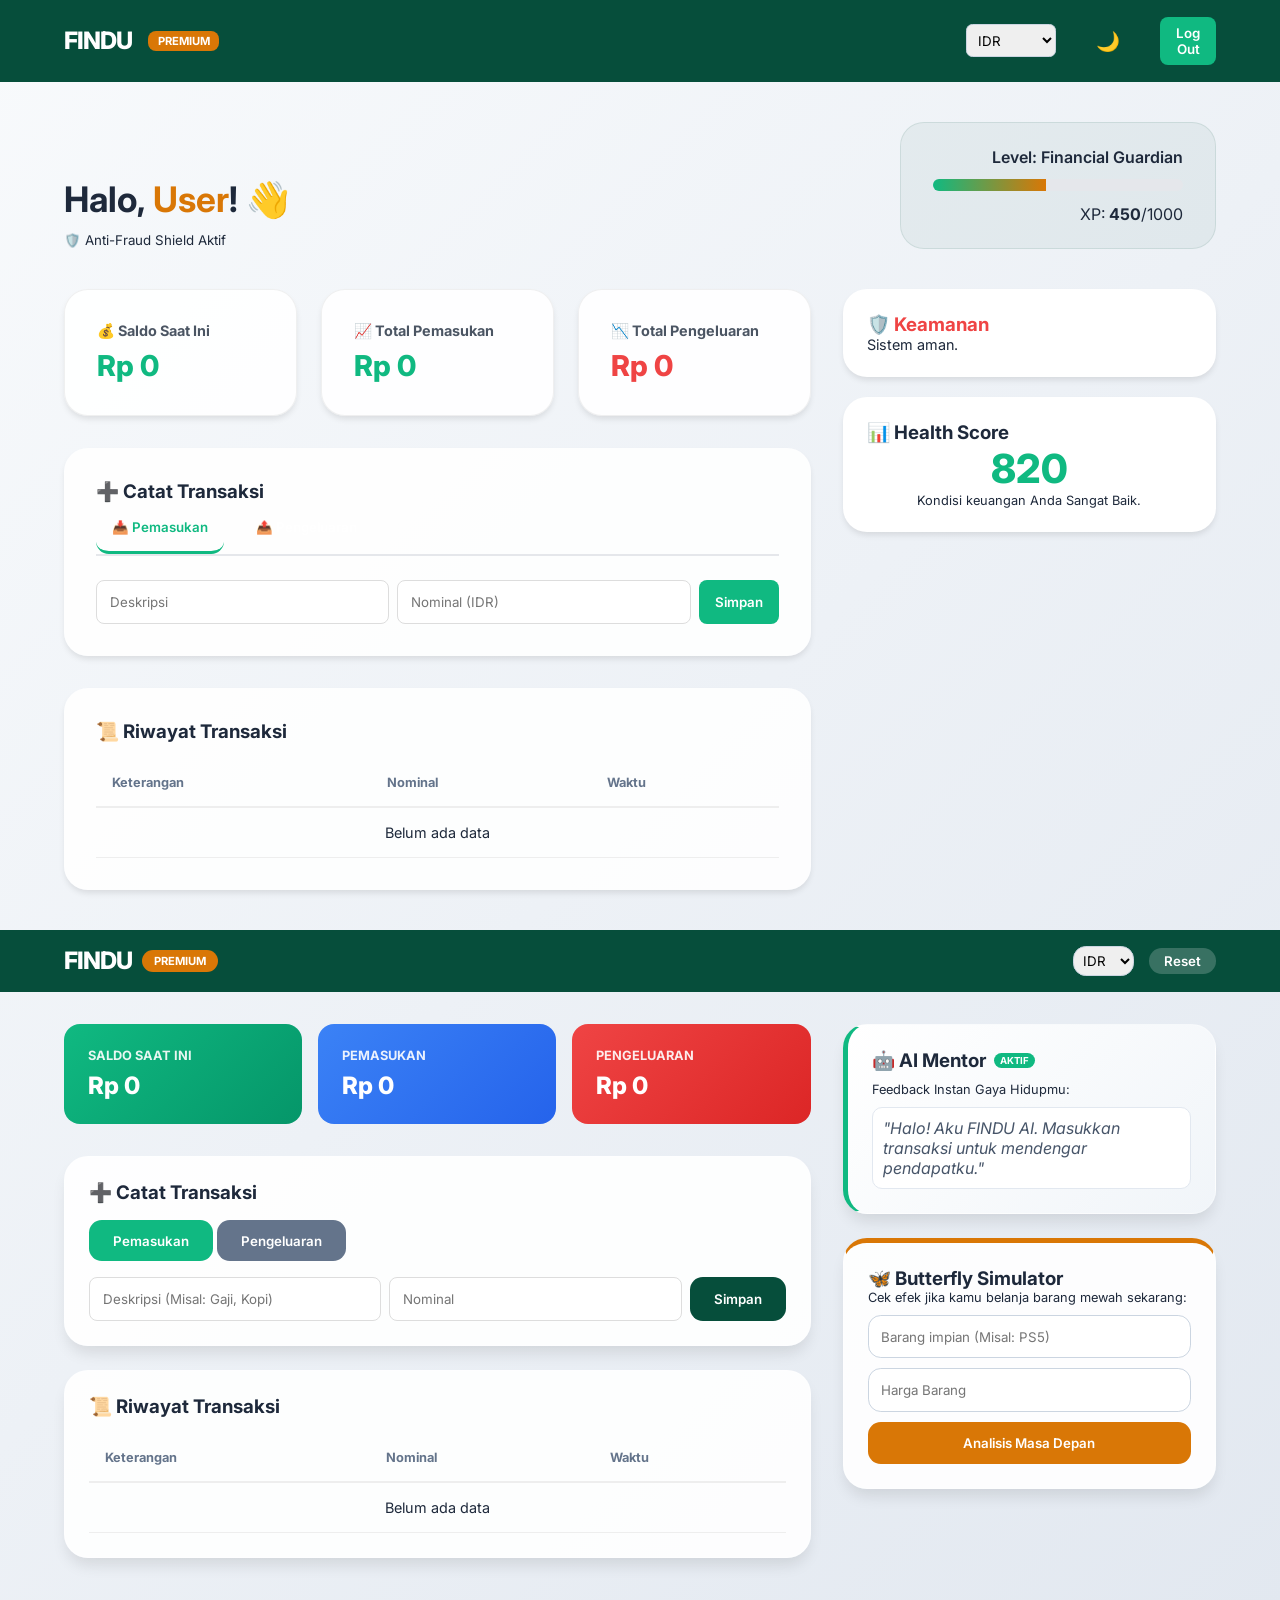
==== dashboard.html @ 13981f37 "Add HTML structure and styles for dashboard" ====
<!DOCTYPE html>
<html lang="id">
<head>
    <meta charset="UTF-8">
    <meta name="viewport" content="width=device-width, initial-scale=1.0">
    <title>FINDU - Dashboard Premium</title>
    <link href="https://fonts.googleapis.com/css2?family=Inter:wght@400;500;600;700;800&display=swap" rel="stylesheet">
    <style>
        /* Tambahan Variabel CSS agar tidak error jika style.css eksternal tidak ada */
        :root {
            --emerald: #10b981;
            --emerald-light: #34d399;
            --gold: #d97706;
            --danger: #ef4444;
            --success: #10b981;
            --gray-dark: #4b5563;
            --card-bg: #ffffff;
            --shadow-md: 0 4px 6px -1px rgba(0, 0, 0, 0.1);
            --transition: all 0.3s ease;
        }

        body { font-family: 'Inter', sans-serif; margin: 0; background-color: #f9fafb; transition: var(--transition); }
        .dark-mode { background-color: #111827; color: white; }
        .dark-mode .side-card, .dark-mode .balance-card, .dark-mode .table-section, .dark-mode .input-section { background: #1f2937; border-color: #374151; color: white; }
        
        .navbar { background: #064e3b; padding: 1rem 5%; display: flex; justify-content: space-between; align-items: center; color: white; }
        .badge { padding: 0.2rem 0.6rem; border-radius: 0.5rem; font-size: 0.7rem; font-weight: bold; }
        .badge-gold { background: #d97706; color: white; }
        .badge-success { background: #10b981; color: white; }
        .btn-main { background: #10b981; color: white; border: none; padding: 0.5rem 1rem; border-radius: 0.5rem; cursor: pointer; }
        .gold-text { color: #d97706; }

        .main-content { padding: 2.5rem 5%; max-width: 1400px; margin: auto; }
        .grid { display: grid; grid-template-columns: 2fr 1fr; gap: 2rem; }
        
        /* Header Section */
        .header-section { display: flex; justify-content: space-between; align-items: flex-end; margin-bottom: 2.5rem; gap: 2rem; }
        .header-left h1 { font-size: 2.2rem; margin: 0 0 0.5rem 0; }
        .header-right { text-align: right; background: rgba(6, 78, 59, 0.05); padding: 1.5rem 2rem; border-radius: 1.5rem; border: 1px solid rgba(6, 78, 59, 0.1); }

        /* Progress Bar */
        .level-bar { background: #E5E7EB; height: 12px; border-radius: 10px; margin: 0.8rem 0; overflow: hidden; width: 250px; }
        .level-fill { background: linear-gradient(90deg, var(--emerald), var(--gold)); height: 100%; width: 45%; }

        /* Balance Cards */
        .balance-section { display: grid; grid-template-columns: 1fr 1fr 1fr; gap: 1.5rem; margin-bottom: 2rem; }
        .balance-card { background: var(--card-bg); padding: 2rem; border-radius: 1.5rem; border: 1px solid rgba(0,0,0,0.06); box-shadow: var(--shadow-md); }
        .balance-card h4 { margin: 0; font-size: 0.9rem; color: var(--gray-dark); }
        .balance-card .amount { font-size: 1.8rem; font-weight: 800; margin-top: 0.5rem; color: var(--emerald); }
        .balance-card.expense .amount { color: var(--danger); }

        /* Input & Tabs */
        .input-section { background: var(--card-bg); padding: 2rem; border-radius: 1.5rem; box-shadow: var(--shadow-md); margin-bottom: 2rem; }
        .tx-tabs { display: flex; gap: 1rem; margin-bottom: 1.5rem; border-bottom: 2px solid #E5E7EB; }
        .tx-tab { padding: 1rem; border: none; background: none; cursor: pointer; font-weight: 600; border-bottom: 3px solid transparent; }
        .tx-tab.active { color: var(--emerald); border-bottom-color: var(--emerald); }
        .input-group { display: grid; grid-template-columns: 2fr 1fr auto; gap: 1rem; }
        .input-group input { padding: 0.8rem; border: 1px solid #ddd; border-radius: 0.5rem; }

        /* Table */
        .table-section { background: var(--card-bg); padding: 2rem; border-radius: 1.5rem; box-shadow: var(--shadow-md); overflow-x: auto; }
        table { width: 100%; border-collapse: collapse; }
        table th { text-align: left; padding: 1rem; border-bottom: 2px solid #eee; }
        table td { padding: 1rem; border-bottom: 1px solid #eee; }

        /* Responsive */
        @media (max-width: 1024px) { .grid { grid-template-columns: 1fr; } .balance-section { grid-template-columns: 1fr; } .input-group { grid-template-columns: 1fr; } }
    </style>
</head>
<body id="app-body">
    <nav class="navbar">
        <div style="display: flex; align-items: center; gap: 1rem;">
            <div class="logo" style="font-weight: 800; font-size: 1.5rem;">FINDU</div>
            <span class="badge badge-gold">PREMIUM</span>
        </div>
        <div style="display: flex; gap: 1rem; align-items: center;">
            <select id="curr" onchange="updateUI()" style="padding: 0.4rem; border-radius: 0.4rem;">
                <option value="IDR">IDR</option>
                <option value="USD">USD</option>
                <option value="SGD">SGD</option>
            </select>
            <button onclick="toggleDark()" style="background:none; border:none; cursor:pointer; font-size:1.2rem;">🌙</button>
            <button onclick="logout()" class="btn-main">Log Out</button>
        </div>
    </nav>

    <div class="main-content">
        <div class="header-section">
            <div class="header-left">
                <h1>Halo, <span class="gold-text" id="user-display">User</span>! 👋</h1>
                <small>🛡️ Anti-Fraud Shield Aktif</small>
            </div>
            <div class="header-right">
                <div style="font-weight: 600;">Level: Financial Guardian</div>
                <div class="level-bar"><div class="level-fill"></div></div>
                <div class="level-info">XP: <b id="xp-display">450</b>/1000</div>
            </div>
        </div>

        <div class="grid">
            <div class="left-col">
                <div class="balance-section">
                    <div class="balance-card">
                        <h4>💰 Saldo Saat Ini</h4>
                        <div class="amount" id="wal-text">Rp 0</div>
                    </div>
                    <div class="balance-card">
                        <h4>📈 Total Pemasukan</h4>
                        <div class="amount" id="income-text" style="color: var(--emerald)">Rp 0</div>
                    </div>
                    <div class="balance-card expense">
                        <h4>📉 Total Pengeluaran</h4>
                        <div class="amount" id="expense-text" style="color: var(--danger)">Rp 0</div>
                    </div>
                </div>

                <div class="input-section">
                    <h3>➕ Catat Transaksi</h3>
                    <div class="tx-tabs">
                        <button class="tx-tab active" id="tab-income" onclick="switchTab('income')">📥 Pemasukan</button>
                        <button class="tx-tab" id="tab-expense" onclick="switchTab('expense')">📤 Pengeluaran</button>
                    </div>
                    <div class="input-group">
                        <input type="text" id="tx-name" placeholder="Deskripsi">
                        <input type="number" id="tx-amt" placeholder="Nominal (IDR)">
                        <button onclick="processTx()" class="btn-main">Simpan</button>
                    </div>
                </div>

                <div class="table-section">
                    <h3>📜 Riwayat Transaksi</h3>
                    <table>
                        <thead>
                            <tr>
                                <th>Keterangan</th>
                                <th>Nominal</th>
                                <th>Waktu</th>
                            </tr>
                        </thead>
                        <tbody id="tx-body">
                            <tr><td colspan="3" style="text-align: center;">Belum ada data</td></tr>
                        </tbody>
                    </table>
                </div>
            </div>

            <div class="right-col">
                <div class="side-card" style="padding: 1.5rem; background: white; border-radius: 1.5rem; box-shadow: var(--shadow-md);">
                    <h3 style="color: var(--danger)">🛡️ Keamanan</h3>
                    <div id="alert-list" style="font-size: 0.9rem;">Sistem aman.</div>
                </div>
                <br>
                <div class="side-card" style="padding: 1.5rem; background: white; border-radius: 1.5rem; box-shadow: var(--shadow-md);">
                    <h3>📊 Health Score</h3>
                    <div style="font-size: 2.5rem; font-weight: 800; color: var(--emerald); text-align: center;">820</div>
                    <p style="font-size: 0.8rem; text-align: center;">Kondisi keuangan Anda Sangat Baik.</p>
                </div>
            </div>
        </div>
    </div>

    <script>
        let wallet = 0;
        let totalIncome = 0;
        let totalExpense = 0;
        let currentTxType = 'income';
        let transactions = []; // Simpan data transaksi dalam array agar bisa diconvert mata uangnya

        const rates = { IDR: 1, USD: 0.000065, SGD: 0.000088 };
        const symbols = { IDR: 'Rp', USD: '$', SGD: 'S$' };

        window.onload = () => {
            const session = localStorage.getItem('currentUser');
            if (session) {
                const userData = JSON.parse(session);
                document.getElementById('user-display').innerText = userData.fullname || "User";
            }
            updateUI();
        };

        function switchTab(type) {
            currentTxType = type;
            document.getElementById('tab-income').classList.toggle('active', type === 'income');
            document.getElementById('tab-expense').classList.toggle('active', type === 'expense');
        }

        function processTx() {
            const name = document.getElementById('tx-name').value.trim();
            const amt = parseFloat(document.getElementById('tx-amt').value) || 0;

            if (amt <= 0 || name === "") {
                alert("Mohon masukkan deskripsi dan nominal yang valid!");
                return;
            }

            const newTx = {
                id: Date.now(),
                type: currentTxType,
                name: name,
                amount: amt,
                time: new Date().toLocaleTimeString('id-ID')
            };

            transactions.unshift(newTx);

            if (currentTxType === 'income') {
                wallet += amt;
                totalIncome += amt;
            } else {
                wallet -= amt;
                totalExpense += amt;
            }

            // Reset Input
            document.getElementById('tx-name').value = "";
            document.getElementById('tx-amt').value = "";
            
            updateUI();
        }

        function updateUI() {
            const curr = document.getElementById('curr').value;
            const rate = rates[curr];
            const sym = symbols[curr];

            // Update Ringkasan
            document.getElementById('wal-text').innerText = `${sym} ${(wallet * rate).toLocaleString()}`;
            document.getElementById('income-text').innerText = `${sym} ${(totalIncome * rate).toLocaleString()}`;
            document.getElementById('expense-text').innerText = `${sym} ${(totalExpense * rate).toLocaleString()}`;

            // Update Tabel
            const txBody = document.getElementById('tx-body');
            if (transactions.length === 0) {
                txBody.innerHTML = '<tr><td colspan="3" style="text-align: center;">Belum ada data</td></tr>';
            } else {
                txBody.innerHTML = transactions.map(tx => `
                    <tr>
                        <td>
                            <span style="font-weight:bold">${tx.name}</span><br>
                            <small style="color:${tx.type === 'income' ? 'green' : 'red'}">${tx.type.toUpperCase()}</small>
                        </td>
                        <td style="color:${tx.type === 'income' ? 'green' : 'red'}; font-weight:bold">
                            ${tx.type === 'income' ? '+' : '-'} ${sym} ${(tx.amount * rate).toLocaleString()}
                        </td>
                        <td>${tx.time}</td>
                    </tr>
                `).join('');
            }
        }

        function toggleDark() {
            document.body.classList.toggle('dark-mode');
        }

        function logout() {
            localStorage.removeItem('currentUser');
            location.reload();
        }
    </script>
    <!DOCTYPE html>
<html lang="id">
<head>
    <meta charset="UTF-8">
    <meta name="viewport" content="width=device-width, initial-scale=1.0">
    <title>FINDU - Ultimate Premium Dashboard</title>
    <link href="https://fonts.googleapis.com/css2?family=Inter:wght@400;600;700;800&display=swap" rel="stylesheet">
    <style>
        :root {
            --emerald: #10b981;
            --emerald-dark: #064e3b;
            --gold: #d97706;
            --danger: #ef4444;
            --dark-bg: #0f172a;
            --card-bg: rgba(255, 255, 255, 0.9);
            --text-main: #1e293b;
            --shadow: 0 10px 15px -3px rgba(0, 0, 0, 0.1);
        }

        * { margin: 0; padding: 0; box-sizing: border-box; font-family: 'Inter', sans-serif; }

        body { 
            background: linear-gradient(135deg, #f8fafc 0%, #e2e8f0 100%); 
            color: var(--text-main); 
            min-height: 100vh;
        }

        /* Navbar */
        nav {
            background: var(--emerald-dark);
            padding: 1rem 5%;
            display: flex;
            justify-content: space-between;
            align-items: center;
            color: white;
            position: sticky;
            top: 0;
            z-index: 100;
        }

        .logo { font-size: 1.5rem; font-weight: 800; letter-spacing: -1px; }
        .badge-premium { background: var(--gold); padding: 4px 12px; border-radius: 20px; font-size: 0.7rem; font-weight: bold; }

        /* Main Layout */
        .container { padding: 2rem 5%; max-width: 1400px; margin: auto; display: grid; grid-template-columns: 2fr 1fr; gap: 2rem; }

        .card { 
            background: var(--card-bg); 
            border-radius: 1.5rem; 
            padding: 1.5rem; 
            box-shadow: var(--shadow); 
            border: 1px solid rgba(255,255,255,0.3);
            margin-bottom: 1.5rem;
        }

        /* Stats */
        .stats-grid { display: grid; grid-template-columns: repeat(3, 1fr); gap: 1rem; margin-bottom: 2rem; }
        .stat-card { padding: 1.5rem; border-radius: 1rem; color: white; }
        .bg-wallet { background: linear-gradient(135deg, #10b981, #059669); }
        .bg-income { background: linear-gradient(135deg, #3b82f6, #2563eb); }
        .bg-expense { background: linear-gradient(135deg, #ef4444, #dc2626); }
        .stat-card h4 { font-size: 0.8rem; opacity: 0.9; text-transform: uppercase; }
        .stat-card .amount { font-size: 1.5rem; font-weight: 800; margin-top: 0.5rem; }

        /* AI Ego Section */
        #ai-ego-card { background: linear-gradient(135deg, #ffffff, #f1f5f9); border-left: 5px solid var(--emerald); }
        .ai-bubble { font-style: italic; color: #475569; padding: 10px; border-radius: 10px; background: white; border: 1px solid #e2e8f0; }

        /* Forms */
        .input-group { display: flex; gap: 0.5rem; margin-top: 1rem; }
        input, select { padding: 0.8rem; border: 1px solid #cbd5e1; border-radius: 0.8rem; outline: none; width: 100%; }
        button { 
            padding: 0.8rem 1.5rem; 
            border-radius: 0.8rem; 
            border: none; 
            background: var(--emerald-dark); 
            color: white; 
            font-weight: 600; 
            cursor: pointer; 
            transition: 0.3s;
        }
        button:hover { opacity: 0.9; transform: translateY(-2px); }

        /* Tables */
        table { width: 100%; border-collapse: collapse; margin-top: 1rem; }
        th { text-align: left; padding: 1rem; font-size: 0.8rem; color: #64748b; border-bottom: 2px solid #f1f5f9; }
        td { padding: 1rem; border-bottom: 1px solid #f1f5f9; font-size: 0.9rem; }

        @media (max-width: 900px) {
            .container { grid-template-columns: 1fr; }
            .stats-grid { grid-template-columns: 1fr; }
        }
    </style>
</head>
<body>

<nav>
    <div style="display:flex; align-items:center; gap:10px;">
        <span class="logo">FINDU</span>
        <span class="badge-premium">PREMIUM</span>
    </div>
    <div style="display:flex; gap:15px; align-items:center;">
        <select id="curr" onchange="updateUI()" style="width:auto; padding:5px;">
            <option value="IDR">IDR</option>
            <option value="USD">USD</option>
        </select>
        <button onclick="location.reload()" style="background:rgba(255,255,255,0.2); padding:5px 15px;">Reset</button>
    </div>
</nav>

<div class="container">
    <div class="left-col">
        <div class="stats-grid">
            <div class="stat-card bg-wallet">
                <h4>Saldo Saat Ini</h4>
                <div class="amount" id="wal-text">Rp 0</div>
            </div>
            <div class="stat-card bg-income">
                <h4>Pemasukan</h4>
                <div class="amount" id="income-text">Rp 0</div>
            </div>
            <div class="stat-card bg-expense">
                <h4>Pengeluaran</h4>
                <div class="amount" id="expense-text">Rp 0</div>
            </div>
        </div>

        <div class="card">
            <h3>➕ Catat Transaksi</h3>
            <div style="margin: 1rem 0;">
                <button id="btn-in" onclick="setMode('income')" style="background:var(--emerald)">Pemasukan</button>
                <button id="btn-out" onclick="setMode('expense')" style="background:#64748b">Pengeluaran</button>
            </div>
            <div class="input-group">
                <input type="text" id="tx-name" placeholder="Deskripsi (Misal: Gaji, Kopi)">
                <input type="number" id="tx-amt" placeholder="Nominal">
                <button onclick="processTx()">Simpan</button>
            </div>
        </div>

        <div class="card">
            <h3>📜 Riwayat Transaksi</h3>
            <table id="tx-table">
                <thead>
                    <tr>
                        <th>Keterangan</th>
                        <th>Nominal</th>
                        <th>Waktu</th>
                    </tr>
                </thead>
                <tbody id="tx-body">
                    <tr><td colspan="3" style="text-align:center">Belum ada data</td></tr>
                </tbody>
            </table>
        </div>
    </div>

    <div class="right-col">
        <div class="card" id="ai-ego-card">
            <h3 style="display:flex; align-items:center; gap:8px;">🤖 AI Mentor <small style="font-size:0.6rem; background:#10b981; color:white; padding:2px 6px; border-radius:10px;">AKTIF</small></h3>
            <p style="font-size:0.8rem; margin:10px 0;">Feedback Instan Gaya Hidupmu:</p>
            <div class="ai-bubble" id="ai-response">
                "Halo! Aku FINDU AI. Masukkan transaksi untuk mendengar pendapatku."
            </div>
        </div>

        <div class="card" style="border-top: 5px solid var(--gold);">
            <h3>🦋 Butterfly Simulator</h3>
            <p style="font-size:0.8rem; margin-bottom:10px;">Cek efek jika kamu belanja barang mewah sekarang:</p>
            <input type="text" id="sim-name" placeholder="Barang impian (Misal: PS5)" style="margin-bottom:10px;">
            <input type="number" id="sim-amt" placeholder="Harga Barang" style="margin-bottom:10px;">
            <button onclick="runSimulation()" style="width:100%; background:var(--gold)">Analisis Masa Depan</button>
            
            <div id="sim-result" style="margin-top:15px; display:none; font-size:0.85rem; border-top:1px solid #ddd; padding-top:10px;">
            </div>
        </div>
    </div>
</div>

<script>
    let wallet = 0;
    let totalIncome = 0;
    let totalExpense = 0;
    let mode = 'income';
    let transactions = [];

    const rates = { IDR: 1, USD: 0.000064 };
    const symbols = { IDR: 'Rp', USD: '$' };

    function setMode(m) {
        mode = m;
        document.getElementById('btn-in').style.background = m === 'income' ? 'var(--emerald)' : '#64748b';
        document.getElementById('btn-out').style.background = m === 'expense' ? 'var(--danger)' : '#64748b';
    }

    function processTx() {
        const name = document.getElementById('tx-name').value.trim();
        const amt = parseFloat(document.getElementById('tx-amt').value) || 0;

        if (!name || amt <= 0) return alert("Data tidak valid!");

        const tx = { name, amt, mode, time: new Date().toLocaleTimeString('id-ID') };
        transactions.unshift(tx);

        if (mode === 'income') {
            wallet += amt;
            totalIncome += amt;
        } else {
            wallet -= amt;
            totalExpense += amt;
        }

        updateUI();
        getAiFeedback(mode, name, amt);
        
        document.getElementById('tx-name').value = "";
        document.getElementById('tx-amt').value = "";
    }

    function updateUI() {
        const c = document.getElementById('curr').value;
        const r = rates[c];
        const s = symbols[c];

        document.getElementById('wal-text').innerText = `${s} ${(wallet * r).toLocaleString()}`;
        document.getElementById('income-text').innerText = `${s} ${(totalIncome * r).toLocaleString()}`;
        document.getElementById('expense-text').innerText = `${s} ${(totalExpense * r).toLocaleString()}`;

        const body = document.getElementById('tx-body');
        body.innerHTML = transactions.map(t => `
            <tr>
                <td><b>${t.name}</b><br><small style="color:${t.mode === 'income' ? 'green' : 'red'}">${t.mode.toUpperCase()}</small></td>
                <td style="color:${t.mode === 'income' ? 'green' : 'red'}">${t.mode === 'income' ? '+' : '-'} ${s} ${(t.amt * r).toLocaleString()}</td>
                <td><small>${t.time}</small></td>
            </tr>
        `).join('') || '<tr><td colspan="3" style="text-align:center">Belum ada data</td></tr>';
    }

    // FITUR #1: AI FEEDBACK LOGIC
    function getAiFeedback(type, name, amt) {
        const res = document.getElementById('ai-response');
        let msg = "";
        const coffeeWords = ['kopi', 'coffee', 'starbucks', 'kenangan', 'boba'];

        if (type === 'income') {
            msg = amt > 1000000 ? "Gila! Rezeki nomplok. Tabung 50% ya, jangan langsung checkout keranjang!" : "Mantap, ada pemasukan masuk. Sedikit demi sedikit jadi bukit.";
        } else {
            if (coffeeWords.some(w => name.toLowerCase().includes(w))) {
                msg = "Ngopi terus! Coba uang kopinya dikumpulin sebulan, mungkin bisa beli saham kedai kopinya.";
            } else if (amt > 500000) {
                msg = "Waduh, pengeluaran cukup besar terdeteksi. Yakin ini kebutuhan primer?";
            } else {
                msg = "Oke, pengeluaran tercatat. Masih aman dalam batas wajar.";
            }
        }
        res.innerHTML = `<b>AI:</b> "${msg}"`;
    }

    // FITUR #4: BUTTERFLY SIMULATOR LOGIC
    function runSimulation() {
        const name = document.getElementById('sim-name').value;
        const price = parseFloat(document.getElementById('sim-amt').value) || 0;
        const res = document.getElementById('sim-result');

        if (!name || price <= 0) return alert("Masukkan data simulasi!");

        const futureVal = price * Math.pow(1 + 0.06, 5); // Simulasi jika uang diinvestasikan 5 tahun (bunga 6%)
        
        res.style.display = "block";
        res.innerHTML = `
            <div style="background:#fefce8; padding:10px; border-radius:10px; border:1px solid #fef3c7;">
                <p>📉 <b>Efek Langsung:</b> Saldo kamu akan langsung berkurang menjadi <b>Rp ${(wallet - price).toLocaleString()}</b>.</p>
                <p style="margin-top:8px;">⏳ <b>Efek Masa Depan:</b> Jika uang Rp ${price.toLocaleString()} ini kamu investasikan, dalam 5 tahun bisa menjadi <b>Rp ${Math.round(futureVal).toLocaleString()}</b>.</p>
                <p style="margin-top:8px; color:var(--danger)"><b>Keputusan:</b> Apakah ${name} setara dengan kehilangan Rp ${Math.round(futureVal).toLocaleString()} di masa depan?</p>
            </div>
        `;
    }
</script>

</body>
</html>
</body>
</html>
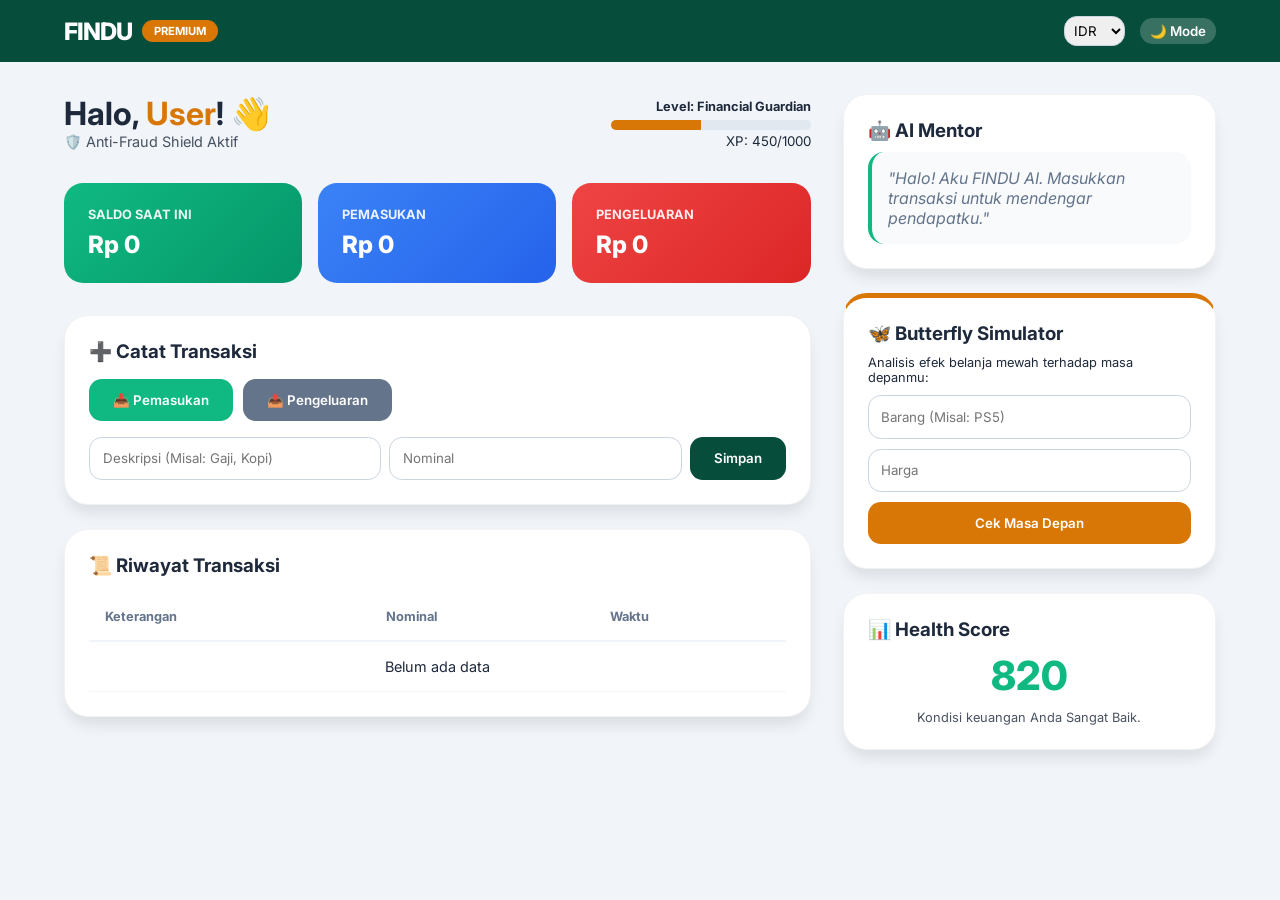
==== commit 4e2dee42: "Enhance dashboard title and style adjustments Updated the title and various CSS styles for better ae" ====
--- a/dashboard.html
+++ b/dashboard.html
@@ -3,267 +3,8 @@
 <head>
     <meta charset="UTF-8">
     <meta name="viewport" content="width=device-width, initial-scale=1.0">
-    <title>FINDU - Dashboard Premium</title>
+    <title>FINDU - Ultimate Premium Dashboard</title>
     <link href="https://fonts.googleapis.com/css2?family=Inter:wght@400;500;600;700;800&display=swap" rel="stylesheet">
-    <style>
-        /* Tambahan Variabel CSS agar tidak error jika style.css eksternal tidak ada */
-        :root {
-            --emerald: #10b981;
-            --emerald-light: #34d399;
-            --gold: #d97706;
-            --danger: #ef4444;
-            --success: #10b981;
-            --gray-dark: #4b5563;
-            --card-bg: #ffffff;
-            --shadow-md: 0 4px 6px -1px rgba(0, 0, 0, 0.1);
-            --transition: all 0.3s ease;
-        }
-
-        body { font-family: 'Inter', sans-serif; margin: 0; background-color: #f9fafb; transition: var(--transition); }
-        .dark-mode { background-color: #111827; color: white; }
-        .dark-mode .side-card, .dark-mode .balance-card, .dark-mode .table-section, .dark-mode .input-section { background: #1f2937; border-color: #374151; color: white; }
-        
-        .navbar { background: #064e3b; padding: 1rem 5%; display: flex; justify-content: space-between; align-items: center; color: white; }
-        .badge { padding: 0.2rem 0.6rem; border-radius: 0.5rem; font-size: 0.7rem; font-weight: bold; }
-        .badge-gold { background: #d97706; color: white; }
-        .badge-success { background: #10b981; color: white; }
-        .btn-main { background: #10b981; color: white; border: none; padding: 0.5rem 1rem; border-radius: 0.5rem; cursor: pointer; }
-        .gold-text { color: #d97706; }
-
-        .main-content { padding: 2.5rem 5%; max-width: 1400px; margin: auto; }
-        .grid { display: grid; grid-template-columns: 2fr 1fr; gap: 2rem; }
-        
-        /* Header Section */
-        .header-section { display: flex; justify-content: space-between; align-items: flex-end; margin-bottom: 2.5rem; gap: 2rem; }
-        .header-left h1 { font-size: 2.2rem; margin: 0 0 0.5rem 0; }
-        .header-right { text-align: right; background: rgba(6, 78, 59, 0.05); padding: 1.5rem 2rem; border-radius: 1.5rem; border: 1px solid rgba(6, 78, 59, 0.1); }
-
-        /* Progress Bar */
-        .level-bar { background: #E5E7EB; height: 12px; border-radius: 10px; margin: 0.8rem 0; overflow: hidden; width: 250px; }
-        .level-fill { background: linear-gradient(90deg, var(--emerald), var(--gold)); height: 100%; width: 45%; }
-
-        /* Balance Cards */
-        .balance-section { display: grid; grid-template-columns: 1fr 1fr 1fr; gap: 1.5rem; margin-bottom: 2rem; }
-        .balance-card { background: var(--card-bg); padding: 2rem; border-radius: 1.5rem; border: 1px solid rgba(0,0,0,0.06); box-shadow: var(--shadow-md); }
-        .balance-card h4 { margin: 0; font-size: 0.9rem; color: var(--gray-dark); }
-        .balance-card .amount { font-size: 1.8rem; font-weight: 800; margin-top: 0.5rem; color: var(--emerald); }
-        .balance-card.expense .amount { color: var(--danger); }
-
-        /* Input & Tabs */
-        .input-section { background: var(--card-bg); padding: 2rem; border-radius: 1.5rem; box-shadow: var(--shadow-md); margin-bottom: 2rem; }
-        .tx-tabs { display: flex; gap: 1rem; margin-bottom: 1.5rem; border-bottom: 2px solid #E5E7EB; }
-        .tx-tab { padding: 1rem; border: none; background: none; cursor: pointer; font-weight: 600; border-bottom: 3px solid transparent; }
-        .tx-tab.active { color: var(--emerald); border-bottom-color: var(--emerald); }
-        .input-group { display: grid; grid-template-columns: 2fr 1fr auto; gap: 1rem; }
-        .input-group input { padding: 0.8rem; border: 1px solid #ddd; border-radius: 0.5rem; }
-
-        /* Table */
-        .table-section { background: var(--card-bg); padding: 2rem; border-radius: 1.5rem; box-shadow: var(--shadow-md); overflow-x: auto; }
-        table { width: 100%; border-collapse: collapse; }
-        table th { text-align: left; padding: 1rem; border-bottom: 2px solid #eee; }
-        table td { padding: 1rem; border-bottom: 1px solid #eee; }
-
-        /* Responsive */
-        @media (max-width: 1024px) { .grid { grid-template-columns: 1fr; } .balance-section { grid-template-columns: 1fr; } .input-group { grid-template-columns: 1fr; } }
-    </style>
-</head>
-<body id="app-body">
-    <nav class="navbar">
-        <div style="display: flex; align-items: center; gap: 1rem;">
-            <div class="logo" style="font-weight: 800; font-size: 1.5rem;">FINDU</div>
-            <span class="badge badge-gold">PREMIUM</span>
-        </div>
-        <div style="display: flex; gap: 1rem; align-items: center;">
-            <select id="curr" onchange="updateUI()" style="padding: 0.4rem; border-radius: 0.4rem;">
-                <option value="IDR">IDR</option>
-                <option value="USD">USD</option>
-                <option value="SGD">SGD</option>
-            </select>
-            <button onclick="toggleDark()" style="background:none; border:none; cursor:pointer; font-size:1.2rem;">🌙</button>
-            <button onclick="logout()" class="btn-main">Log Out</button>
-        </div>
-    </nav>
-
-    <div class="main-content">
-        <div class="header-section">
-            <div class="header-left">
-                <h1>Halo, <span class="gold-text" id="user-display">User</span>! 👋</h1>
-                <small>🛡️ Anti-Fraud Shield Aktif</small>
-            </div>
-            <div class="header-right">
-                <div style="font-weight: 600;">Level: Financial Guardian</div>
-                <div class="level-bar"><div class="level-fill"></div></div>
-                <div class="level-info">XP: <b id="xp-display">450</b>/1000</div>
-            </div>
-        </div>
-
-        <div class="grid">
-            <div class="left-col">
-                <div class="balance-section">
-                    <div class="balance-card">
-                        <h4>💰 Saldo Saat Ini</h4>
-                        <div class="amount" id="wal-text">Rp 0</div>
-                    </div>
-                    <div class="balance-card">
-                        <h4>📈 Total Pemasukan</h4>
-                        <div class="amount" id="income-text" style="color: var(--emerald)">Rp 0</div>
-                    </div>
-                    <div class="balance-card expense">
-                        <h4>📉 Total Pengeluaran</h4>
-                        <div class="amount" id="expense-text" style="color: var(--danger)">Rp 0</div>
-                    </div>
-                </div>
-
-                <div class="input-section">
-                    <h3>➕ Catat Transaksi</h3>
-                    <div class="tx-tabs">
-                        <button class="tx-tab active" id="tab-income" onclick="switchTab('income')">📥 Pemasukan</button>
-                        <button class="tx-tab" id="tab-expense" onclick="switchTab('expense')">📤 Pengeluaran</button>
-                    </div>
-                    <div class="input-group">
-                        <input type="text" id="tx-name" placeholder="Deskripsi">
-                        <input type="number" id="tx-amt" placeholder="Nominal (IDR)">
-                        <button onclick="processTx()" class="btn-main">Simpan</button>
-                    </div>
-                </div>
-
-                <div class="table-section">
-                    <h3>📜 Riwayat Transaksi</h3>
-                    <table>
-                        <thead>
-                            <tr>
-                                <th>Keterangan</th>
-                                <th>Nominal</th>
-                                <th>Waktu</th>
-                            </tr>
-                        </thead>
-                        <tbody id="tx-body">
-                            <tr><td colspan="3" style="text-align: center;">Belum ada data</td></tr>
-                        </tbody>
-                    </table>
-                </div>
-            </div>
-
-            <div class="right-col">
-                <div class="side-card" style="padding: 1.5rem; background: white; border-radius: 1.5rem; box-shadow: var(--shadow-md);">
-                    <h3 style="color: var(--danger)">🛡️ Keamanan</h3>
-                    <div id="alert-list" style="font-size: 0.9rem;">Sistem aman.</div>
-                </div>
-                <br>
-                <div class="side-card" style="padding: 1.5rem; background: white; border-radius: 1.5rem; box-shadow: var(--shadow-md);">
-                    <h3>📊 Health Score</h3>
-                    <div style="font-size: 2.5rem; font-weight: 800; color: var(--emerald); text-align: center;">820</div>
-                    <p style="font-size: 0.8rem; text-align: center;">Kondisi keuangan Anda Sangat Baik.</p>
-                </div>
-            </div>
-        </div>
-    </div>
-
-    <script>
-        let wallet = 0;
-        let totalIncome = 0;
-        let totalExpense = 0;
-        let currentTxType = 'income';
-        let transactions = []; // Simpan data transaksi dalam array agar bisa diconvert mata uangnya
-
-        const rates = { IDR: 1, USD: 0.000065, SGD: 0.000088 };
-        const symbols = { IDR: 'Rp', USD: '$', SGD: 'S$' };
-
-        window.onload = () => {
-            const session = localStorage.getItem('currentUser');
-            if (session) {
-                const userData = JSON.parse(session);
-                document.getElementById('user-display').innerText = userData.fullname || "User";
-            }
-            updateUI();
-        };
-
-        function switchTab(type) {
-            currentTxType = type;
-            document.getElementById('tab-income').classList.toggle('active', type === 'income');
-            document.getElementById('tab-expense').classList.toggle('active', type === 'expense');
-        }
-
-        function processTx() {
-            const name = document.getElementById('tx-name').value.trim();
-            const amt = parseFloat(document.getElementById('tx-amt').value) || 0;
-
-            if (amt <= 0 || name === "") {
-                alert("Mohon masukkan deskripsi dan nominal yang valid!");
-                return;
-            }
-
-            const newTx = {
-                id: Date.now(),
-                type: currentTxType,
-                name: name,
-                amount: amt,
-                time: new Date().toLocaleTimeString('id-ID')
-            };
-
-            transactions.unshift(newTx);
-
-            if (currentTxType === 'income') {
-                wallet += amt;
-                totalIncome += amt;
-            } else {
-                wallet -= amt;
-                totalExpense += amt;
-            }
-
-            // Reset Input
-            document.getElementById('tx-name').value = "";
-            document.getElementById('tx-amt').value = "";
-            
-            updateUI();
-        }
-
-        function updateUI() {
-            const curr = document.getElementById('curr').value;
-            const rate = rates[curr];
-            const sym = symbols[curr];
-
-            // Update Ringkasan
-            document.getElementById('wal-text').innerText = `${sym} ${(wallet * rate).toLocaleString()}`;
-            document.getElementById('income-text').innerText = `${sym} ${(totalIncome * rate).toLocaleString()}`;
-            document.getElementById('expense-text').innerText = `${sym} ${(totalExpense * rate).toLocaleString()}`;
-
-            // Update Tabel
-            const txBody = document.getElementById('tx-body');
-            if (transactions.length === 0) {
-                txBody.innerHTML = '<tr><td colspan="3" style="text-align: center;">Belum ada data</td></tr>';
-            } else {
-                txBody.innerHTML = transactions.map(tx => `
-                    <tr>
-                        <td>
-                            <span style="font-weight:bold">${tx.name}</span><br>
-                            <small style="color:${tx.type === 'income' ? 'green' : 'red'}">${tx.type.toUpperCase()}</small>
-                        </td>
-                        <td style="color:${tx.type === 'income' ? 'green' : 'red'}; font-weight:bold">
-                            ${tx.type === 'income' ? '+' : '-'} ${sym} ${(tx.amount * rate).toLocaleString()}
-                        </td>
-                        <td>${tx.time}</td>
-                    </tr>
-                `).join('');
-            }
-        }
-
-        function toggleDark() {
-            document.body.classList.toggle('dark-mode');
-        }
-
-        function logout() {
-            localStorage.removeItem('currentUser');
-            location.reload();
-        }
-    </script>
-    <!DOCTYPE html>
-<html lang="id">
-<head>
-    <meta charset="UTF-8">
-    <meta name="viewport" content="width=device-width, initial-scale=1.0">
-    <title>FINDU - Ultimate Premium Dashboard</title>
-    <link href="https://fonts.googleapis.com/css2?family=Inter:wght@400;600;700;800&display=swap" rel="stylesheet">
     <style>
         :root {
             --emerald: #10b981;
@@ -271,7 +12,7 @@
             --gold: #d97706;
             --danger: #ef4444;
             --dark-bg: #0f172a;
-            --card-bg: rgba(255, 255, 255, 0.9);
+            --card-bg: #ffffff;
             --text-main: #1e293b;
             --shadow: 0 10px 15px -3px rgba(0, 0, 0, 0.1);
         }
@@ -279,9 +20,15 @@
         * { margin: 0; padding: 0; box-sizing: border-box; font-family: 'Inter', sans-serif; }
 
         body { 
-            background: linear-gradient(135deg, #f8fafc 0%, #e2e8f0 100%); 
+            background: #f1f5f9; 
             color: var(--text-main); 
             min-height: 100vh;
+            transition: 0.3s;
+        }
+
+        body.dark-mode {
+            background: var(--dark-bg);
+            color: #f1f5f9;
         }
 
         /* Navbar */
@@ -308,35 +55,42 @@
             border-radius: 1.5rem; 
             padding: 1.5rem; 
             box-shadow: var(--shadow); 
-            border: 1px solid rgba(255,255,255,0.3);
+            border: 1px solid rgba(0,0,0,0.05);
             margin-bottom: 1.5rem;
         }
 
-        /* Stats */
+        .dark-mode .card {
+            background: #1e293b;
+            border-color: #334155;
+            color: white;
+        }
+
+        /* Header Section */
+        .header-section { display: flex; justify-content: space-between; align-items: center; margin-bottom: 2rem; }
+        .level-bar { background: #e2e8f0; height: 10px; border-radius: 10px; width: 200px; margin-top: 5px; overflow: hidden; }
+        .level-fill { background: var(--gold); height: 100%; width: 45%; transition: 0.5s; }
+
+        /* Stats Grid */
         .stats-grid { display: grid; grid-template-columns: repeat(3, 1fr); gap: 1rem; margin-bottom: 2rem; }
-        .stat-card { padding: 1.5rem; border-radius: 1rem; color: white; }
+        .stat-card { padding: 1.5rem; border-radius: 1.2rem; color: white; }
         .bg-wallet { background: linear-gradient(135deg, #10b981, #059669); }
         .bg-income { background: linear-gradient(135deg, #3b82f6, #2563eb); }
         .bg-expense { background: linear-gradient(135deg, #ef4444, #dc2626); }
         .stat-card h4 { font-size: 0.8rem; opacity: 0.9; text-transform: uppercase; }
         .stat-card .amount { font-size: 1.5rem; font-weight: 800; margin-top: 0.5rem; }
 
-        /* AI Ego Section */
-        #ai-ego-card { background: linear-gradient(135deg, #ffffff, #f1f5f9); border-left: 5px solid var(--emerald); }
-        .ai-bubble { font-style: italic; color: #475569; padding: 10px; border-radius: 10px; background: white; border: 1px solid #e2e8f0; }
+        /* AI & Utility */
+        .ai-bubble { font-style: italic; color: #64748b; padding: 1rem; border-radius: 1rem; background: #f8fafc; border-left: 4px solid var(--emerald); margin-top: 10px; }
+        .dark-mode .ai-bubble { background: #0f172a; color: #cbd5e1; }
 
         /* Forms */
         .input-group { display: flex; gap: 0.5rem; margin-top: 1rem; }
         input, select { padding: 0.8rem; border: 1px solid #cbd5e1; border-radius: 0.8rem; outline: none; width: 100%; }
+        .dark-mode input { background: #0f172a; color: white; border-color: #334155; }
+        
         button { 
-            padding: 0.8rem 1.5rem; 
-            border-radius: 0.8rem; 
-            border: none; 
-            background: var(--emerald-dark); 
-            color: white; 
-            font-weight: 600; 
-            cursor: pointer; 
-            transition: 0.3s;
+            padding: 0.8rem 1.5rem; border-radius: 0.8rem; border: none; 
+            background: var(--emerald-dark); color: white; font-weight: 600; cursor: pointer; transition: 0.3s;
         }
         button:hover { opacity: 0.9; transform: translateY(-2px); }
 
@@ -363,12 +117,24 @@
             <option value="IDR">IDR</option>
             <option value="USD">USD</option>
         </select>
-        <button onclick="location.reload()" style="background:rgba(255,255,255,0.2); padding:5px 15px;">Reset</button>
+        <button onclick="toggleDark()" style="background:rgba(255,255,255,0.2); padding:5px 10px;">🌙 Mode</button>
     </div>
 </nav>
 
 <div class="container">
     <div class="left-col">
+        <div class="header-section">
+            <div>
+                <h1>Halo, <span id="user-display" style="color:var(--gold)">User</span>! 👋</h1>
+                <p style="font-size: 0.9rem; opacity: 0.8;">🛡️ Anti-Fraud Shield Aktif</p>
+            </div>
+            <div style="text-align: right;">
+                <span style="font-weight: 700; font-size: 0.8rem;">Level: Financial Guardian</span>
+                <div class="level-bar"><div class="level-fill" id="xp-bar"></div></div>
+                <small>XP: <span id="xp-text">450</span>/1000</small>
+            </div>
+        </div>
+
         <div class="stats-grid">
             <div class="stat-card bg-wallet">
                 <h4>Saldo Saat Ini</h4>
@@ -386,9 +152,9 @@
 
         <div class="card">
             <h3>➕ Catat Transaksi</h3>
-            <div style="margin: 1rem 0;">
-                <button id="btn-in" onclick="setMode('income')" style="background:var(--emerald)">Pemasukan</button>
-                <button id="btn-out" onclick="setMode('expense')" style="background:#64748b">Pengeluaran</button>
+            <div style="margin: 1rem 0; display: flex; gap: 10px;">
+                <button id="btn-in" onclick="setMode('income')" style="background:var(--emerald)">📥 Pemasukan</button>
+                <button id="btn-out" onclick="setMode('expense')" style="background:#64748b">📤 Pengeluaran</button>
             </div>
             <div class="input-group">
                 <input type="text" id="tx-name" placeholder="Deskripsi (Misal: Gaji, Kopi)">
@@ -415,9 +181,8 @@
     </div>
 
     <div class="right-col">
-        <div class="card" id="ai-ego-card">
-            <h3 style="display:flex; align-items:center; gap:8px;">🤖 AI Mentor <small style="font-size:0.6rem; background:#10b981; color:white; padding:2px 6px; border-radius:10px;">AKTIF</small></h3>
-            <p style="font-size:0.8rem; margin:10px 0;">Feedback Instan Gaya Hidupmu:</p>
+        <div class="card">
+            <h3 style="display:flex; align-items:center; gap:8px;">🤖 AI Mentor</h3>
             <div class="ai-bubble" id="ai-response">
                 "Halo! Aku FINDU AI. Masukkan transaksi untuk mendengar pendapatku."
             </div>
@@ -425,13 +190,17 @@
 
         <div class="card" style="border-top: 5px solid var(--gold);">
             <h3>🦋 Butterfly Simulator</h3>
-            <p style="font-size:0.8rem; margin-bottom:10px;">Cek efek jika kamu belanja barang mewah sekarang:</p>
-            <input type="text" id="sim-name" placeholder="Barang impian (Misal: PS5)" style="margin-bottom:10px;">
-            <input type="number" id="sim-amt" placeholder="Harga Barang" style="margin-bottom:10px;">
-            <button onclick="runSimulation()" style="width:100%; background:var(--gold)">Analisis Masa Depan</button>
-            
-            <div id="sim-result" style="margin-top:15px; display:none; font-size:0.85rem; border-top:1px solid #ddd; padding-top:10px;">
-            </div>
+            <p style="font-size:0.8rem; margin:10px 0;">Analisis efek belanja mewah terhadap masa depanmu:</p>
+            <input type="text" id="sim-name" placeholder="Barang (Misal: PS5)" style="margin-bottom:10px;">
+            <input type="number" id="sim-amt" placeholder="Harga" style="margin-bottom:10px;">
+            <button onclick="runSimulation()" style="width:100%; background:var(--gold)">Cek Masa Depan</button>
+            <div id="sim-result" style="margin-top:15px; display:none; font-size:0.85rem; border-top:1px solid #ddd; padding-top:10px;"></div>
+        </div>
+
+        <div class="card">
+            <h3>📊 Health Score</h3>
+            <div style="font-size: 2.5rem; font-weight: 800; color: var(--emerald); text-align: center; margin: 10px 0;">820</div>
+            <p style="font-size: 0.8rem; text-align: center; opacity: 0.8;">Kondisi keuangan Anda Sangat Baik.</p>
         </div>
     </div>
 </div>
@@ -440,11 +209,21 @@
     let wallet = 0;
     let totalIncome = 0;
     let totalExpense = 0;
+    let xp = 450;
     let mode = 'income';
     let transactions = [];
 
     const rates = { IDR: 1, USD: 0.000064 };
     const symbols = { IDR: 'Rp', USD: '$' };
+
+    window.onload = () => {
+        const session = localStorage.getItem('currentUser');
+        if (session) {
+            const userData = JSON.parse(session);
+            document.getElementById('user-display').innerText = userData.fullname || "User";
+        }
+        updateUI();
+    };
 
     function setMode(m) {
         mode = m;
@@ -464,9 +243,11 @@
         if (mode === 'income') {
             wallet += amt;
             totalIncome += amt;
+            xp += 20; 
         } else {
             wallet -= amt;
             totalExpense += amt;
+            xp += 10;
         }
 
         updateUI();
@@ -484,38 +265,42 @@
         document.getElementById('wal-text').innerText = `${s} ${(wallet * r).toLocaleString()}`;
         document.getElementById('income-text').innerText = `${s} ${(totalIncome * r).toLocaleString()}`;
         document.getElementById('expense-text').innerText = `${s} ${(totalExpense * r).toLocaleString()}`;
+        
+        // Update XP
+        document.getElementById('xp-text').innerText = xp;
+        document.getElementById('xp-bar').style.width = (xp / 1000 * 100) + "%";
 
         const body = document.getElementById('tx-body');
         body.innerHTML = transactions.map(t => `
             <tr>
-                <td><b>${t.name}</b><br><small style="color:${t.mode === 'income' ? 'green' : 'red'}">${t.mode.toUpperCase()}</small></td>
-                <td style="color:${t.mode === 'income' ? 'green' : 'red'}">${t.mode === 'income' ? '+' : '-'} ${s} ${(t.amt * r).toLocaleString()}</td>
+                <td><b>${t.name}</b><br><small style="color:${t.mode === 'income' ? 'var(--emerald)' : 'var(--danger)'}">${t.mode.toUpperCase()}</small></td>
+                <td style="color:${t.mode === 'income' ? 'var(--emerald)' : 'var(--danger)'}; font-weight:700">
+                    ${t.mode === 'income' ? '+' : '-'} ${s} ${(t.amt * r).toLocaleString()}
+                </td>
                 <td><small>${t.time}</small></td>
             </tr>
         `).join('') || '<tr><td colspan="3" style="text-align:center">Belum ada data</td></tr>';
     }
 
-    // FITUR #1: AI FEEDBACK LOGIC
     function getAiFeedback(type, name, amt) {
         const res = document.getElementById('ai-response');
         let msg = "";
-        const coffeeWords = ['kopi', 'coffee', 'starbucks', 'kenangan', 'boba'];
-
+        const lowName = name.toLowerCase();
+        
         if (type === 'income') {
-            msg = amt > 1000000 ? "Gila! Rezeki nomplok. Tabung 50% ya, jangan langsung checkout keranjang!" : "Mantap, ada pemasukan masuk. Sedikit demi sedikit jadi bukit.";
+            msg = amt > 1000000 ? "Rezeki nomplok! Amankan 20% ke tabungan sebelum ludes ya." : "Kerja bagus! Pemasukan sekecil apapun adalah progress.";
         } else {
-            if (coffeeWords.some(w => name.toLowerCase().includes(w))) {
-                msg = "Ngopi terus! Coba uang kopinya dikumpulin sebulan, mungkin bisa beli saham kedai kopinya.";
+            if (lowName.includes('kopi') || lowName.includes('ngopi')) {
+                msg = "Ngopi lagi? Hati-hati efek 'Latte Factor', kecil tapi sering bisa bikin bocor alus.";
             } else if (amt > 500000) {
-                msg = "Waduh, pengeluaran cukup besar terdeteksi. Yakin ini kebutuhan primer?";
+                msg = "Pengeluaran cukup besar! Pastikan ini kebutuhan, bukan sekadar gengsi.";
             } else {
-                msg = "Oke, pengeluaran tercatat. Masih aman dalam batas wajar.";
+                msg = "Pengeluaran tercatat. Tetap disiplin dengan budgetmu!";
             }
         }
-        res.innerHTML = `<b>AI:</b> "${msg}"`;
-    }
-
-    // FITUR #4: BUTTERFLY SIMULATOR LOGIC
+        res.innerHTML = `"${msg}"`;
+    }
+
     function runSimulation() {
         const name = document.getElementById('sim-name').value;
         const price = parseFloat(document.getElementById('sim-amt').value) || 0;
@@ -523,20 +308,20 @@
 
         if (!name || price <= 0) return alert("Masukkan data simulasi!");
 
-        const futureVal = price * Math.pow(1 + 0.06, 5); // Simulasi jika uang diinvestasikan 5 tahun (bunga 6%)
-        
+        const futureVal = price * Math.pow(1 + 0.06, 5); 
         res.style.display = "block";
         res.innerHTML = `
-            <div style="background:#fefce8; padding:10px; border-radius:10px; border:1px solid #fef3c7;">
-                <p>📉 <b>Efek Langsung:</b> Saldo kamu akan langsung berkurang menjadi <b>Rp ${(wallet - price).toLocaleString()}</b>.</p>
-                <p style="margin-top:8px;">⏳ <b>Efek Masa Depan:</b> Jika uang Rp ${price.toLocaleString()} ini kamu investasikan, dalam 5 tahun bisa menjadi <b>Rp ${Math.round(futureVal).toLocaleString()}</b>.</p>
-                <p style="margin-top:8px; color:var(--danger)"><b>Keputusan:</b> Apakah ${name} setara dengan kehilangan Rp ${Math.round(futureVal).toLocaleString()} di masa depan?</p>
+            <div style="background:rgba(217, 119, 6, 0.1); padding:10px; border-radius:10px; border:1px solid var(--gold);">
+                <p>📉 <b>Saldo Akhir:</b> Menjadi Rp ${(wallet - price).toLocaleString()}.</p>
+                <p style="margin-top:5px;">⏳ <b>Peluang Hilang:</b> Jika diinvestasikan (6%/thn), uang ini jadi <b>Rp ${Math.round(futureVal).toLocaleString()}</b> dalam 5 thn.</p>
             </div>
         `;
+    }
+
+    function toggleDark() {
+        document.body.classList.toggle('dark-mode');
     }
 </script>
 
 </body>
 </html>
-</body>
-</html>
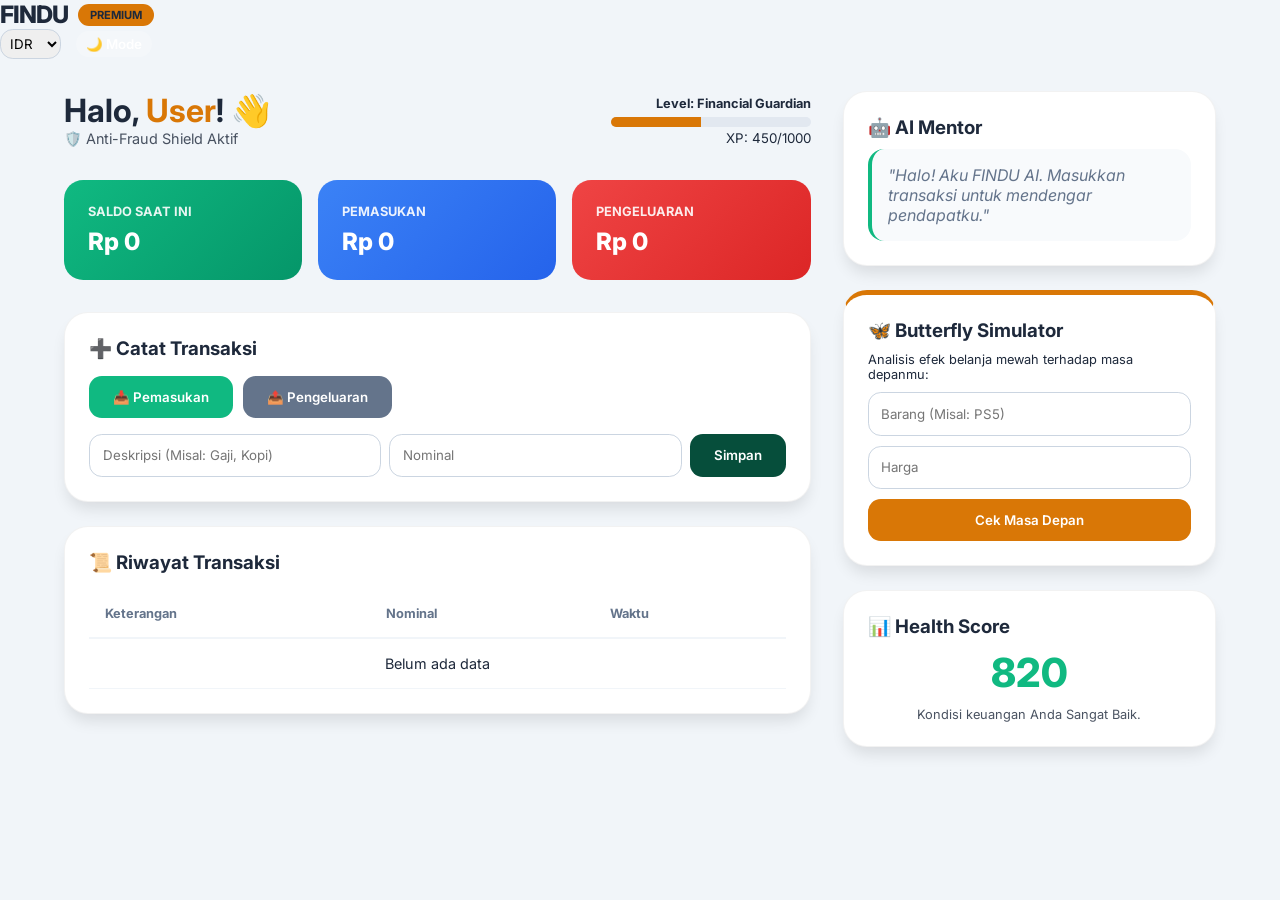
==== commit 8d8c9b46: "Add impulse overlay and AI mentor card to dashboard" ====
--- a/dashboard.html
+++ b/dashboard.html
@@ -30,7 +30,22 @@
             background: var(--dark-bg);
             color: #f1f5f9;
         }
-
+<div id="impulse-overlay">
+    <div class="buffer-content">
+        <h2 style="color:var(--text-main)">🤔 Tunggu Sebentar...</h2>
+        <p style="color:#64748b; margin-top:10px;">Kamu sedang ingin mengeluarkan uang dalam jumlah besar. Apakah ini benar-benar perlu?</p>
+        <div class="timer-circle" id="buffer-timer">5</div>
+        <p><small>"Kesenjangan antara keinginan dan kebutuhan seringkali hanya sejauh 5 detik berpikir."</small></p>
+    </div>
+</div>
+
+<div class="card" id="ai-card-wrapper">
+    <h3 style="display:flex; align-items:center; gap:8px;">🤖 AI Mentor: <span id="ai-status">Normal</span></h3>
+    <div id="ai-mood-emoji" style="font-size: 3rem; margin: 10px 0;">😐</div>
+    <div class="ai-bubble" id="ai-response">
+        "Halo! Aku FINDU AI. Aku akan mengawasi setiap rupiah yang kamu keluarkan."
+    </div>
+</div>
         /* Navbar */
         nav {
             background: var(--emerald-dark);
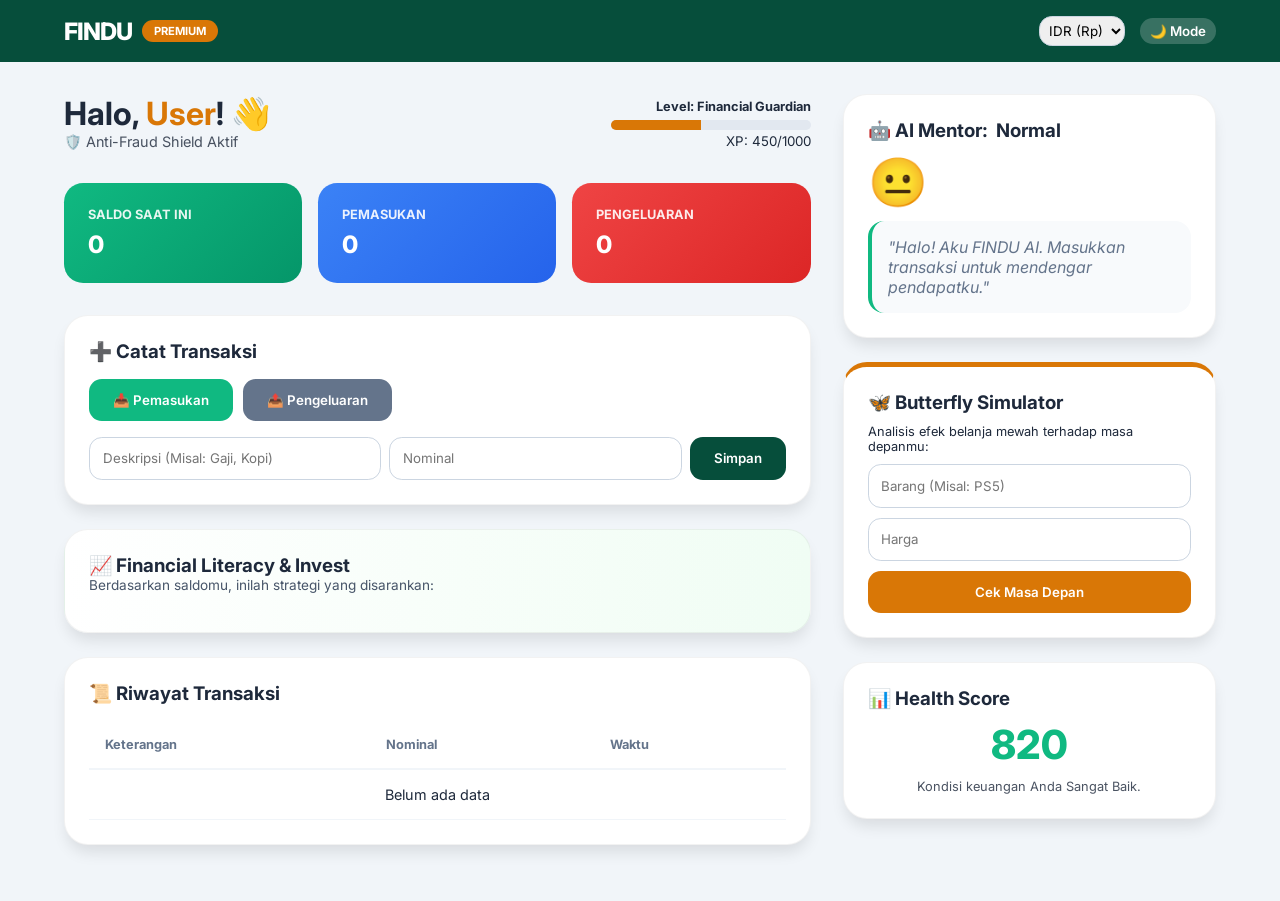
==== commit b9130c61: "Refactor dashboard layout and add impulse overlay Refactor HTML structure and styling for better rea" ====
--- a/dashboard.html
+++ b/dashboard.html
@@ -19,33 +19,9 @@
 
         * { margin: 0; padding: 0; box-sizing: border-box; font-family: 'Inter', sans-serif; }
 
-        body { 
-            background: #f1f5f9; 
-            color: var(--text-main); 
-            min-height: 100vh;
-            transition: 0.3s;
-        }
-
-        body.dark-mode {
-            background: var(--dark-bg);
-            color: #f1f5f9;
-        }
-<div id="impulse-overlay">
-    <div class="buffer-content">
-        <h2 style="color:var(--text-main)">🤔 Tunggu Sebentar...</h2>
-        <p style="color:#64748b; margin-top:10px;">Kamu sedang ingin mengeluarkan uang dalam jumlah besar. Apakah ini benar-benar perlu?</p>
-        <div class="timer-circle" id="buffer-timer">5</div>
-        <p><small>"Kesenjangan antara keinginan dan kebutuhan seringkali hanya sejauh 5 detik berpikir."</small></p>
-    </div>
-</div>
-
-<div class="card" id="ai-card-wrapper">
-    <h3 style="display:flex; align-items:center; gap:8px;">🤖 AI Mentor: <span id="ai-status">Normal</span></h3>
-    <div id="ai-mood-emoji" style="font-size: 3rem; margin: 10px 0;">😐</div>
-    <div class="ai-bubble" id="ai-response">
-        "Halo! Aku FINDU AI. Aku akan mengawasi setiap rupiah yang kamu keluarkan."
-    </div>
-</div>
+        body { background: #f1f5f9; color: var(--text-main); min-height: 100vh; transition: 0.3s; }
+        body.dark-mode { background: var(--dark-bg); color: #f1f5f9; }
+
         /* Navbar */
         nav {
             background: var(--emerald-dark);
@@ -74,18 +50,12 @@
             margin-bottom: 1.5rem;
         }
 
-        .dark-mode .card {
-            background: #1e293b;
-            border-color: #334155;
-            color: white;
-        }
-
-        /* Header Section */
+        .dark-mode .card { background: #1e293b; border-color: #334155; color: white; }
+
         .header-section { display: flex; justify-content: space-between; align-items: center; margin-bottom: 2rem; }
         .level-bar { background: #e2e8f0; height: 10px; border-radius: 10px; width: 200px; margin-top: 5px; overflow: hidden; }
         .level-fill { background: var(--gold); height: 100%; width: 45%; transition: 0.5s; }
 
-        /* Stats Grid */
         .stats-grid { display: grid; grid-template-columns: repeat(3, 1fr); gap: 1rem; margin-bottom: 2rem; }
         .stat-card { padding: 1.5rem; border-radius: 1.2rem; color: white; }
         .bg-wallet { background: linear-gradient(135deg, #10b981, #059669); }
@@ -94,14 +64,12 @@
         .stat-card h4 { font-size: 0.8rem; opacity: 0.9; text-transform: uppercase; }
         .stat-card .amount { font-size: 1.5rem; font-weight: 800; margin-top: 0.5rem; }
 
-        /* AI & Utility */
         .ai-bubble { font-style: italic; color: #64748b; padding: 1rem; border-radius: 1rem; background: #f8fafc; border-left: 4px solid var(--emerald); margin-top: 10px; }
         .dark-mode .ai-bubble { background: #0f172a; color: #cbd5e1; }
 
-        /* Forms */
         .input-group { display: flex; gap: 0.5rem; margin-top: 1rem; }
         input, select { padding: 0.8rem; border: 1px solid #cbd5e1; border-radius: 0.8rem; outline: none; width: 100%; }
-        .dark-mode input { background: #0f172a; color: white; border-color: #334155; }
+        .dark-mode input, .dark-mode select { background: #0f172a; color: white; border-color: #334155; }
         
         button { 
             padding: 0.8rem 1.5rem; border-radius: 0.8rem; border: none; 
@@ -109,11 +77,23 @@
         }
         button:hover { opacity: 0.9; transform: translateY(-2px); }
 
-        /* Tables */
         table { width: 100%; border-collapse: collapse; margin-top: 1rem; }
         th { text-align: left; padding: 1rem; font-size: 0.8rem; color: #64748b; border-bottom: 2px solid #f1f5f9; }
         td { padding: 1rem; border-bottom: 1px solid #f1f5f9; font-size: 0.9rem; }
 
+        /* Overlay Pikir Dulu */
+        #impulse-overlay {
+            position: fixed; top: 0; left: 0; width: 100%; height: 100%;
+            background: rgba(15, 23, 42, 0.9);
+            display: none; justify-content: center; align-items: center;
+            z-index: 1000; backdrop-filter: blur(8px);
+        }
+        .buffer-content {
+            background: white; padding: 2.5rem; border-radius: 2rem;
+            text-align: center; max-width: 400px; border: 2px solid var(--gold);
+        }
+        .timer-circle { font-size: 3rem; font-weight: 800; color: var(--gold); margin: 1rem 0; }
+
         @media (max-width: 900px) {
             .container { grid-template-columns: 1fr; }
             .stats-grid { grid-template-columns: 1fr; }
@@ -121,6 +101,15 @@
     </style>
 </head>
 <body>
+
+<div id="impulse-overlay">
+    <div class="buffer-content">
+        <h2>🤔 Tunggu Sebentar...</h2>
+        <p style="color:#64748b; margin-top:10px;">Kamu ingin mengeluarkan uang cukup besar. Apakah ini benar-benar perlu?</p>
+        <div class="timer-circle" id="buffer-timer">5</div>
+        <p><small>"Kesenjangan antara keinginan dan kebutuhan hanya sejauh 5 detik berpikir."</small></p>
+    </div>
+</div>
 
 <nav>
     <div style="display:flex; align-items:center; gap:10px;">
@@ -129,8 +118,9 @@
     </div>
     <div style="display:flex; gap:15px; align-items:center;">
         <select id="curr" onchange="updateUI()" style="width:auto; padding:5px;">
-            <option value="IDR">IDR</option>
-            <option value="USD">USD</option>
+            <option value="IDR">IDR (Rp)</option>
+            <option value="USD">USD ($)</option>
+            <option value="CNY">CNY (¥)</option>
         </select>
         <button onclick="toggleDark()" style="background:rgba(255,255,255,0.2); padding:5px 10px;">🌙 Mode</button>
     </div>
@@ -153,15 +143,15 @@
         <div class="stats-grid">
             <div class="stat-card bg-wallet">
                 <h4>Saldo Saat Ini</h4>
-                <div class="amount" id="wal-text">Rp 0</div>
+                <div class="amount" id="wal-text">0</div>
             </div>
             <div class="stat-card bg-income">
                 <h4>Pemasukan</h4>
-                <div class="amount" id="income-text">Rp 0</div>
+                <div class="amount" id="income-text">0</div>
             </div>
             <div class="stat-card bg-expense">
                 <h4>Pengeluaran</h4>
-                <div class="amount" id="expense-text">Rp 0</div>
+                <div class="amount" id="expense-text">0</div>
             </div>
         </div>
 
@@ -176,6 +166,13 @@
                 <input type="number" id="tx-amt" placeholder="Nominal">
                 <button onclick="processTx()">Simpan</button>
             </div>
+        </div>
+
+        <div class="card" style="background: linear-gradient(to right, #fff, #f0fdf4);">
+            <h3>📈 Financial Literacy & Invest</h3>
+            <p style="font-size: 0.85rem; margin-bottom: 15px; color: #475569;">Berdasarkan saldomu, inilah strategi yang disarankan:</p>
+            <div id="invest-recom" style="display: grid; grid-template-columns: 1fr 1fr; gap: 10px;">
+                </div>
         </div>
 
         <div class="card">
@@ -196,8 +193,9 @@
     </div>
 
     <div class="right-col">
-        <div class="card">
-            <h3 style="display:flex; align-items:center; gap:8px;">🤖 AI Mentor</h3>
+        <div class="card" id="ai-card-wrapper">
+            <h3 style="display:flex; align-items:center; gap:8px;">🤖 AI Mentor: <span id="ai-status">Normal</span></h3>
+            <div id="ai-mood-emoji" style="font-size: 3rem; margin: 10px 0;">😐</div>
             <div class="ai-bubble" id="ai-response">
                 "Halo! Aku FINDU AI. Masukkan transaksi untuk mendengar pendapatku."
             </div>
@@ -214,129 +212,12 @@
 
         <div class="card">
             <h3>📊 Health Score</h3>
-            <div style="font-size: 2.5rem; font-weight: 800; color: var(--emerald); text-align: center; margin: 10px 0;">820</div>
-            <p style="font-size: 0.8rem; text-align: center; opacity: 0.8;">Kondisi keuangan Anda Sangat Baik.</p>
+            <div id="health-score-val" style="font-size: 2.5rem; font-weight: 800; color: var(--emerald); text-align: center; margin: 10px 0;">820</div>
+            <p id="health-desc" style="font-size: 0.8rem; text-align: center; opacity: 0.8;">Kondisi keuangan Anda Sangat Baik.</p>
         </div>
     </div>
 </div>
 
-<script>
-    let wallet = 0;
-    let totalIncome = 0;
-    let totalExpense = 0;
-    let xp = 450;
-    let mode = 'income';
-    let transactions = [];
-
-    const rates = { IDR: 1, USD: 0.000064 };
-    const symbols = { IDR: 'Rp', USD: '$' };
-
-    window.onload = () => {
-        const session = localStorage.getItem('currentUser');
-        if (session) {
-            const userData = JSON.parse(session);
-            document.getElementById('user-display').innerText = userData.fullname || "User";
-        }
-        updateUI();
-    };
-
-    function setMode(m) {
-        mode = m;
-        document.getElementById('btn-in').style.background = m === 'income' ? 'var(--emerald)' : '#64748b';
-        document.getElementById('btn-out').style.background = m === 'expense' ? 'var(--danger)' : '#64748b';
-    }
-
-    function processTx() {
-        const name = document.getElementById('tx-name').value.trim();
-        const amt = parseFloat(document.getElementById('tx-amt').value) || 0;
-
-        if (!name || amt <= 0) return alert("Data tidak valid!");
-
-        const tx = { name, amt, mode, time: new Date().toLocaleTimeString('id-ID') };
-        transactions.unshift(tx);
-
-        if (mode === 'income') {
-            wallet += amt;
-            totalIncome += amt;
-            xp += 20; 
-        } else {
-            wallet -= amt;
-            totalExpense += amt;
-            xp += 10;
-        }
-
-        updateUI();
-        getAiFeedback(mode, name, amt);
-        
-        document.getElementById('tx-name').value = "";
-        document.getElementById('tx-amt').value = "";
-    }
-
-    function updateUI() {
-        const c = document.getElementById('curr').value;
-        const r = rates[c];
-        const s = symbols[c];
-
-        document.getElementById('wal-text').innerText = `${s} ${(wallet * r).toLocaleString()}`;
-        document.getElementById('income-text').innerText = `${s} ${(totalIncome * r).toLocaleString()}`;
-        document.getElementById('expense-text').innerText = `${s} ${(totalExpense * r).toLocaleString()}`;
-        
-        // Update XP
-        document.getElementById('xp-text').innerText = xp;
-        document.getElementById('xp-bar').style.width = (xp / 1000 * 100) + "%";
-
-        const body = document.getElementById('tx-body');
-        body.innerHTML = transactions.map(t => `
-            <tr>
-                <td><b>${t.name}</b><br><small style="color:${t.mode === 'income' ? 'var(--emerald)' : 'var(--danger)'}">${t.mode.toUpperCase()}</small></td>
-                <td style="color:${t.mode === 'income' ? 'var(--emerald)' : 'var(--danger)'}; font-weight:700">
-                    ${t.mode === 'income' ? '+' : '-'} ${s} ${(t.amt * r).toLocaleString()}
-                </td>
-                <td><small>${t.time}</small></td>
-            </tr>
-        `).join('') || '<tr><td colspan="3" style="text-align:center">Belum ada data</td></tr>';
-    }
-
-    function getAiFeedback(type, name, amt) {
-        const res = document.getElementById('ai-response');
-        let msg = "";
-        const lowName = name.toLowerCase();
-        
-        if (type === 'income') {
-            msg = amt > 1000000 ? "Rezeki nomplok! Amankan 20% ke tabungan sebelum ludes ya." : "Kerja bagus! Pemasukan sekecil apapun adalah progress.";
-        } else {
-            if (lowName.includes('kopi') || lowName.includes('ngopi')) {
-                msg = "Ngopi lagi? Hati-hati efek 'Latte Factor', kecil tapi sering bisa bikin bocor alus.";
-            } else if (amt > 500000) {
-                msg = "Pengeluaran cukup besar! Pastikan ini kebutuhan, bukan sekadar gengsi.";
-            } else {
-                msg = "Pengeluaran tercatat. Tetap disiplin dengan budgetmu!";
-            }
-        }
-        res.innerHTML = `"${msg}"`;
-    }
-
-    function runSimulation() {
-        const name = document.getElementById('sim-name').value;
-        const price = parseFloat(document.getElementById('sim-amt').value) || 0;
-        const res = document.getElementById('sim-result');
-
-        if (!name || price <= 0) return alert("Masukkan data simulasi!");
-
-        const futureVal = price * Math.pow(1 + 0.06, 5); 
-        res.style.display = "block";
-        res.innerHTML = `
-            <div style="background:rgba(217, 119, 6, 0.1); padding:10px; border-radius:10px; border:1px solid var(--gold);">
-                <p>📉 <b>Saldo Akhir:</b> Menjadi Rp ${(wallet - price).toLocaleString()}.</p>
-                <p style="margin-top:5px;">⏳ <b>Peluang Hilang:</b> Jika diinvestasikan (6%/thn), uang ini jadi <b>Rp ${Math.round(futureVal).toLocaleString()}</b> dalam 5 thn.</p>
-            </div>
-        `;
-    }
-
-    function toggleDark() {
-        document.body.classList.toggle('dark-mode');
-    }
-</script>
-
+<script src="dashboard.js"></script>
 </body>
 </html>
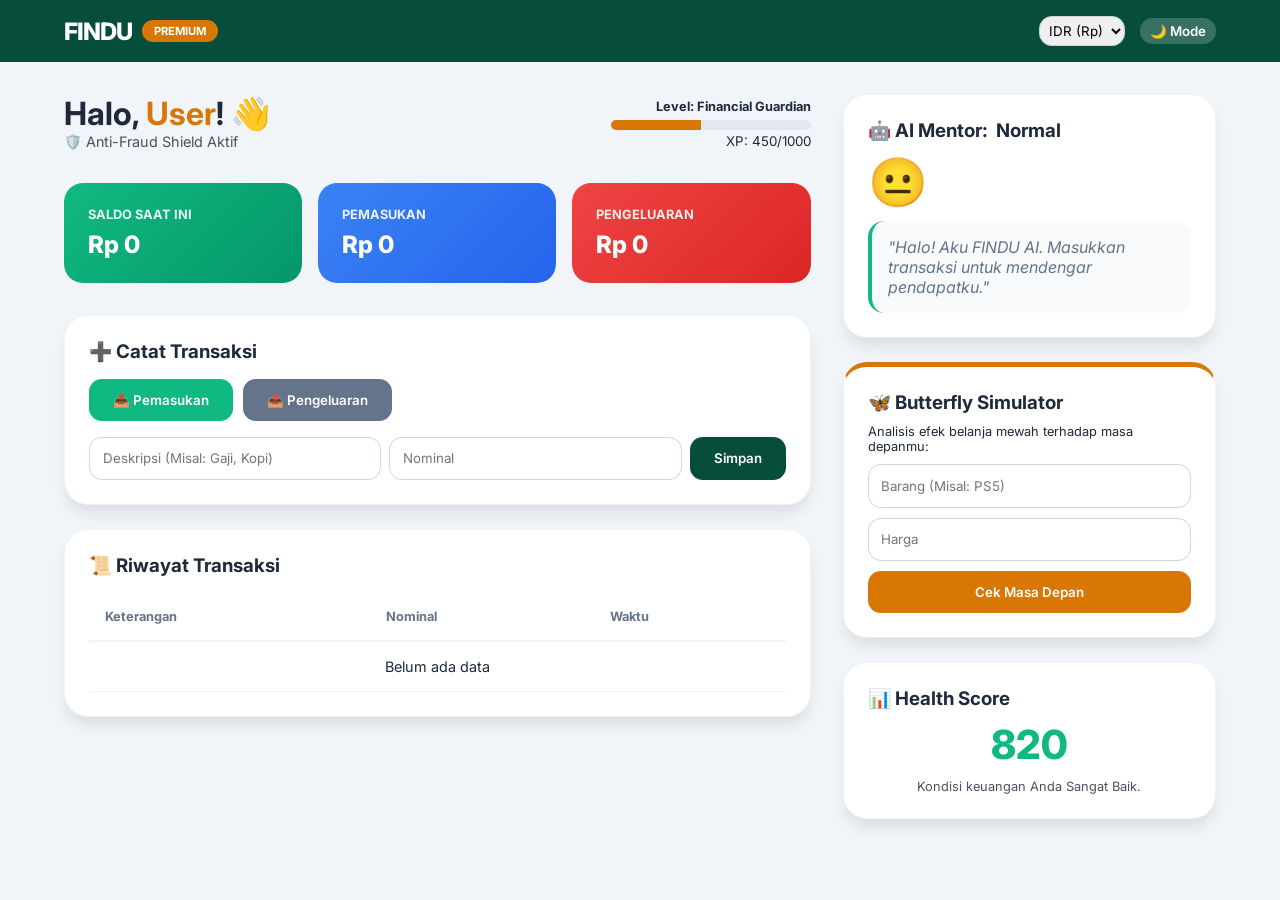
==== commit 949ca745: "Integrate dashboard.js functions - tambahkan AI Ego feedback dan anti-impulse buffer" ====
--- a/dashboard.html
+++ b/dashboard.html
@@ -89,10 +89,20 @@
             z-index: 1000; backdrop-filter: blur(8px);
         }
         .buffer-content {
-            background: white; padding: 2.5rem; border-radius: 2rem;
+            background: var(--card-bg); padding: 2.5rem; border-radius: 2rem;
             text-align: center; max-width: 400px; border: 2px solid var(--gold);
         }
         .timer-circle { font-size: 3rem; font-weight: 800; color: var(--gold); margin: 1rem 0; }
+
+        /* Shake Animation */
+        .shake { animation: shake 0.2s ease-in-out 0s 2; }
+        @keyframes shake {
+            0% { transform: translateX(0); }
+            25% { transform: translateX(-5px); }
+            50% { transform: translateX(5px); }
+            75% { transform: translateX(-5px); }
+            100% { transform: translateX(0); }
+        }
 
         @media (max-width: 900px) {
             .container { grid-template-columns: 1fr; }
@@ -104,10 +114,10 @@
 
 <div id="impulse-overlay">
     <div class="buffer-content">
-        <h2>🤔 Tunggu Sebentar...</h2>
-        <p style="color:#64748b; margin-top:10px;">Kamu ingin mengeluarkan uang cukup besar. Apakah ini benar-benar perlu?</p>
+        <h2 style="color:var(--text-main)">🤔 Tunggu Sebentar...</h2>
+        <p style="color:#64748b; margin-top:10px;">Kamu sedang ingin mengeluarkan uang dalam jumlah besar. Apakah ini benar-benar perlu?</p>
         <div class="timer-circle" id="buffer-timer">5</div>
-        <p><small>"Kesenjangan antara keinginan dan kebutuhan hanya sejauh 5 detik berpikir."</small></p>
+        <p><small>"Kesenjangan antara keinginan dan kebutuhan seringkali hanya sejauh 5 detik berpikir."</small></p>
     </div>
 </div>
 
@@ -143,15 +153,15 @@
         <div class="stats-grid">
             <div class="stat-card bg-wallet">
                 <h4>Saldo Saat Ini</h4>
-                <div class="amount" id="wal-text">0</div>
+                <div class="amount" id="wal-text">Rp 0</div>
             </div>
             <div class="stat-card bg-income">
                 <h4>Pemasukan</h4>
-                <div class="amount" id="income-text">0</div>
+                <div class="amount" id="income-text">Rp 0</div>
             </div>
             <div class="stat-card bg-expense">
                 <h4>Pengeluaran</h4>
-                <div class="amount" id="expense-text">0</div>
+                <div class="amount" id="expense-text">Rp 0</div>
             </div>
         </div>
 
@@ -166,13 +176,6 @@
                 <input type="number" id="tx-amt" placeholder="Nominal">
                 <button onclick="processTx()">Simpan</button>
             </div>
-        </div>
-
-        <div class="card" style="background: linear-gradient(to right, #fff, #f0fdf4);">
-            <h3>📈 Financial Literacy & Invest</h3>
-            <p style="font-size: 0.85rem; margin-bottom: 15px; color: #475569;">Berdasarkan saldomu, inilah strategi yang disarankan:</p>
-            <div id="invest-recom" style="display: grid; grid-template-columns: 1fr 1fr; gap: 10px;">
-                </div>
         </div>
 
         <div class="card">
@@ -218,6 +221,189 @@
     </div>
 </div>
 
-<script src="dashboard.js"></script>
+<script>
+    let wallet = 0;
+    let totalIncome = 0;
+    let totalExpense = 0;
+    let xp = 450;
+    let mode = 'income';
+    let transactions = [];
+    let isBufferActive = false;
+
+    const rates = { IDR: 1, USD: 0.000064, CNY: 0.00046 };
+    const symbols = { IDR: 'Rp', USD: '$', CNY: '¥' };
+
+    window.onload = () => {
+        const session = localStorage.getItem('currentUser');
+        if (session) {
+            const userData = JSON.parse(session);
+            document.getElementById('user-display').innerText = userData.fullname || "User";
+        }
+        updateUI();
+    };
+
+    function setMode(m) {
+        mode = m;
+        document.getElementById('btn-in').style.background = m === 'income' ? 'var(--emerald)' : '#64748b';
+        document.getElementById('btn-out').style.background = m === 'expense' ? 'var(--danger)' : '#64748b';
+    }
+
+    function getAiFeedback(type, name, amt) {
+        const res = document.getElementById('ai-response');
+        const moodEmoji = document.getElementById('ai-mood-emoji');
+        const aiStatus = document.getElementById('ai-status');
+        const aiCard = document.getElementById('ai-card-wrapper');
+        
+        let msg = "";
+        let mood = "😐";
+        let status = "Stabil";
+        aiCard.classList.remove('shake');
+
+        const lowName = name.toLowerCase();
+
+        if (type === 'income') {
+            status = "Senang";
+            mood = "🤑";
+            if (amt > 5000000) {
+                msg = `WIDIH! Rp ${amt.toLocaleString()}? Kamu resmi jadi pahlawan finansial hari ini. Jangan lupa sedekah dan tabung 30%-nya!`;
+                mood = "👑";
+            } else {
+                msg = "Pemasukan masuk radar! Dompetmu tersenyum sekarang.";
+            }
+        } else {
+            const expenseRatio = wallet > 0 ? amt / wallet : 0;
+
+            if (lowName.includes('kopi') || lowName.includes('starbucks')) {
+                status = "Sarkas";
+                mood = "☕";
+                msg = "Lagi-lagi kopi? Ingat, tumpukan struk kopi hari ini bisa jadi tiket liburan di masa depan. Tapi ya sudahlah...";
+            } else if (expenseRatio > 0.5 && wallet > 0) {
+                status = "PANIK";
+                mood = "😱";
+                msg = "STOP! Kamu mengeluarkan lebih dari SETENGAH saldomu hanya untuk satu hal? Ini bahaya, bos!";
+                aiCard.classList.add('shake');
+            } else if (amt > 1000000) {
+                status = "Tegas";
+                mood = "🧐";
+                msg = `Rp ${amt.toLocaleString()} melayang... Pastikan barang '${name}' ini tidak berakhir jadi pajangan berdebu dalam dua minggu.`;
+            } else if (wallet < 500000 && wallet > 0) {
+                status = "Khawatir";
+                mood = "📉";
+                msg = "Saldo kritis! Kamu harus mulai mode hemat ekstrem atau kita bakal makan promag akhir bulan.";
+            } else {
+                status = "Disiplin";
+                mood = "👍";
+                msg = "Pengeluaran tercatat. Masih dalam batas wajar, tapi tetap awasi pengeluaran berikutnya.";
+            }
+        }
+
+        res.innerHTML = `"${msg}"`;
+        moodEmoji.innerText = mood;
+        aiStatus.innerText = status;
+    }
+
+    function processTx() {
+        const name = document.getElementById('tx-name').value.trim();
+        const amt = parseFloat(document.getElementById('tx-amt').value) || 0;
+
+        if (!name || amt <= 0) return alert("Data tidak valid!");
+
+        if (mode === 'expense' && amt >= 500000 && !isBufferActive) {
+            activateBuffer(name, amt);
+            return;
+        }
+
+        executeTransaction(name, amt);
+    }
+
+    function activateBuffer(name, amt) {
+        isBufferActive = true;
+        const overlay = document.getElementById('impulse-overlay');
+        const timerText = document.getElementById('buffer-timer');
+        let timeLeft = 5;
+
+        overlay.style.display = 'flex';
+        
+        const countdown = setInterval(() => {
+            timeLeft--;
+            timerText.innerText = timeLeft;
+            if (timeLeft <= 0) {
+                clearInterval(countdown);
+                overlay.style.display = 'none';
+                if (confirm(`Setelah berpikir 5 detik, apakah kamu tetap ingin membeli ${name}?`)) {
+                    executeTransaction(name, amt);
+                }
+                isBufferActive = false;
+            }
+        }, 1000);
+    }
+
+    function executeTransaction(name, amt) {
+        const tx = { name, amt, mode, time: new Date().toLocaleTimeString('id-ID') };
+        transactions.unshift(tx);
+
+        if (mode === 'income') {
+            wallet += amt;
+            totalIncome += amt;
+            xp += 20; 
+        } else {
+            wallet -= amt;
+            totalExpense += amt;
+            xp += 10;
+        }
+
+        updateUI();
+        getAiFeedback(mode, name, amt);
+        
+        document.getElementById('tx-name').value = "";
+        document.getElementById('tx-amt').value = "";
+    }
+
+    function updateUI() {
+        const c = document.getElementById('curr').value;
+        const r = rates[c];
+        const s = symbols[c];
+
+        document.getElementById('wal-text').innerText = `${s} ${(wallet * r).toLocaleString()}`;
+        document.getElementById('income-text').innerText = `${s} ${(totalIncome * r).toLocaleString()}`;
+        document.getElementById('expense-text').innerText = `${s} ${(totalExpense * r).toLocaleString()}`;
+        
+        document.getElementById('xp-text').innerText = xp;
+        document.getElementById('xp-bar').style.width = (xp / 1000 * 100) + "%";
+
+        const body = document.getElementById('tx-body');
+        body.innerHTML = transactions.map(t => `
+            <tr>
+                <td><b>${t.name}</b><br><small style="color:${t.mode === 'income' ? 'var(--emerald)' : 'var(--danger)'}">${t.mode.toUpperCase()}</small></td>
+                <td style="color:${t.mode === 'income' ? 'var(--emerald)' : 'var(--danger)'}; font-weight:700">
+                    ${t.mode === 'income' ? '+' : '-'} ${s} ${(t.amt * r).toLocaleString()}
+                </td>
+                <td><small>${t.time}</small></td>
+            </tr>
+        `).join('') || '<tr><td colspan="3" style="text-align:center">Belum ada data</td></tr>';
+    }
+
+    function runSimulation() {
+        const name = document.getElementById('sim-name').value;
+        const price = parseFloat(document.getElementById('sim-amt').value) || 0;
+        const res = document.getElementById('sim-result');
+
+        if (!name || price <= 0) return alert("Masukkan data simulasi!");
+
+        const futureVal = price * Math.pow(1 + 0.06, 5); 
+        res.style.display = "block";
+        res.innerHTML = `
+            <div style="background:rgba(217, 119, 6, 0.1); padding:10px; border-radius:10px; border:1px solid var(--gold);">
+                <p>📉 <b>Saldo Akhir:</b> Menjadi Rp ${(wallet - price).toLocaleString()}.</p>
+                <p style="margin-top:5px;">⏳ <b>Peluang Hilang:</b> Jika diinvestasikan (6%/thn), uang ini jadi <b>Rp ${Math.round(futureVal).toLocaleString()}</b> dalam 5 thn.</p>
+            </div>
+        `;
+    }
+
+    function toggleDark() {
+        document.body.classList.toggle('dark-mode');
+    }
+</script>
+
 </body>
 </html>
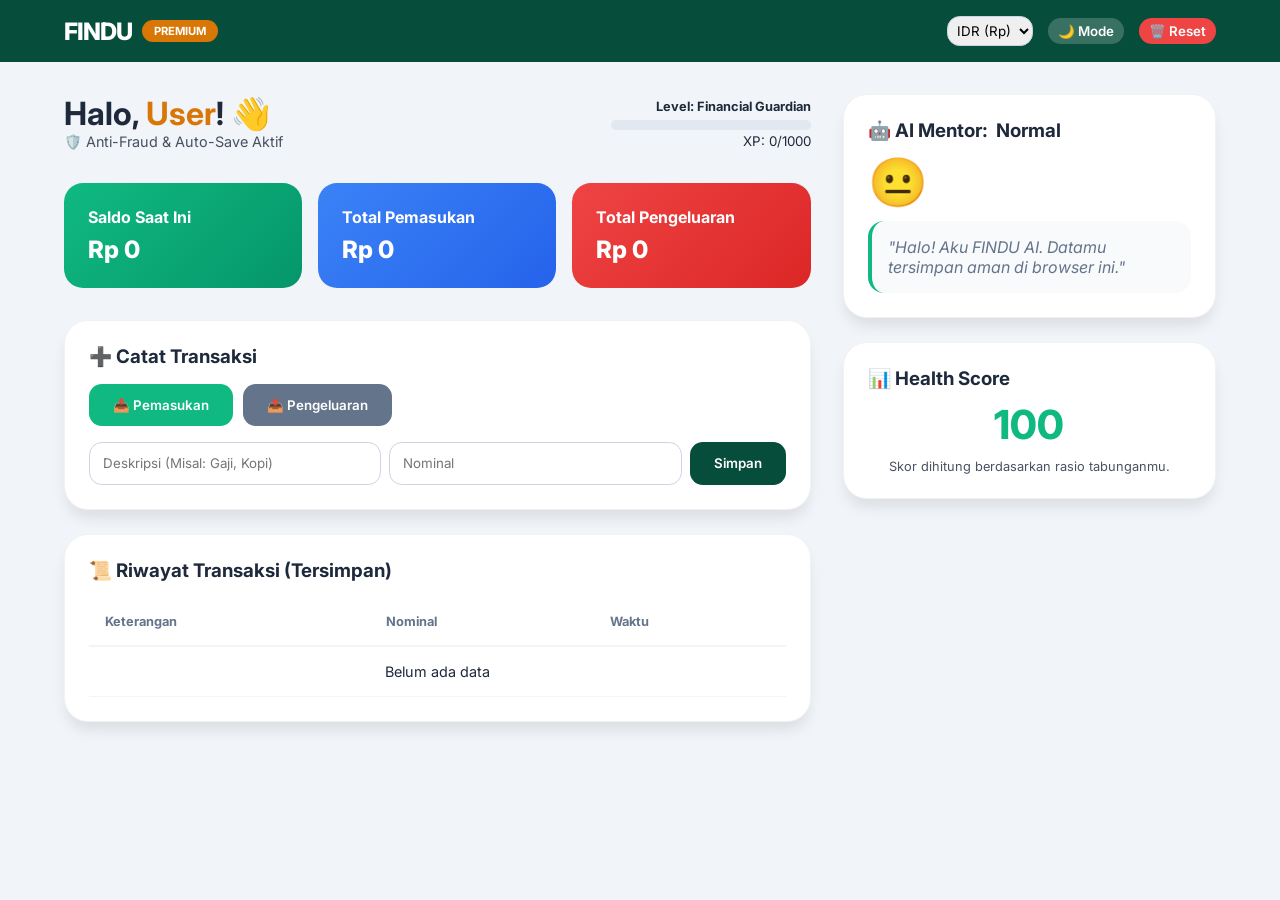
==== commit ddc3b949: "Refactor dashboard styles and update text content" ====
--- a/dashboard.html
+++ b/dashboard.html
@@ -22,7 +22,6 @@
         body { background: #f1f5f9; color: var(--text-main); min-height: 100vh; transition: 0.3s; }
         body.dark-mode { background: var(--dark-bg); color: #f1f5f9; }
 
-        /* Navbar */
         nav {
             background: var(--emerald-dark);
             padding: 1rem 5%;
@@ -38,7 +37,6 @@
         .logo { font-size: 1.5rem; font-weight: 800; letter-spacing: -1px; }
         .badge-premium { background: var(--gold); padding: 4px 12px; border-radius: 20px; font-size: 0.7rem; font-weight: bold; }
 
-        /* Main Layout */
         .container { padding: 2rem 5%; max-width: 1400px; margin: auto; display: grid; grid-template-columns: 2fr 1fr; gap: 2rem; }
 
         .card { 
@@ -54,14 +52,13 @@
 
         .header-section { display: flex; justify-content: space-between; align-items: center; margin-bottom: 2rem; }
         .level-bar { background: #e2e8f0; height: 10px; border-radius: 10px; width: 200px; margin-top: 5px; overflow: hidden; }
-        .level-fill { background: var(--gold); height: 100%; width: 45%; transition: 0.5s; }
+        .level-fill { background: var(--gold); height: 100%; width: 0%; transition: 0.5s; }
 
         .stats-grid { display: grid; grid-template-columns: repeat(3, 1fr); gap: 1rem; margin-bottom: 2rem; }
         .stat-card { padding: 1.5rem; border-radius: 1.2rem; color: white; }
         .bg-wallet { background: linear-gradient(135deg, #10b981, #059669); }
         .bg-income { background: linear-gradient(135deg, #3b82f6, #2563eb); }
         .bg-expense { background: linear-gradient(135deg, #ef4444, #dc2626); }
-        .stat-card h4 { font-size: 0.8rem; opacity: 0.9; text-transform: uppercase; }
         .stat-card .amount { font-size: 1.5rem; font-weight: 800; margin-top: 0.5rem; }
 
         .ai-bubble { font-style: italic; color: #64748b; padding: 1rem; border-radius: 1rem; background: #f8fafc; border-left: 4px solid var(--emerald); margin-top: 10px; }
@@ -89,20 +86,10 @@
             z-index: 1000; backdrop-filter: blur(8px);
         }
         .buffer-content {
-            background: var(--card-bg); padding: 2.5rem; border-radius: 2rem;
+            background: white; padding: 2.5rem; border-radius: 2rem;
             text-align: center; max-width: 400px; border: 2px solid var(--gold);
         }
         .timer-circle { font-size: 3rem; font-weight: 800; color: var(--gold); margin: 1rem 0; }
-
-        /* Shake Animation */
-        .shake { animation: shake 0.2s ease-in-out 0s 2; }
-        @keyframes shake {
-            0% { transform: translateX(0); }
-            25% { transform: translateX(-5px); }
-            50% { transform: translateX(5px); }
-            75% { transform: translateX(-5px); }
-            100% { transform: translateX(0); }
-        }
 
         @media (max-width: 900px) {
             .container { grid-template-columns: 1fr; }
@@ -114,10 +101,10 @@
 
 <div id="impulse-overlay">
     <div class="buffer-content">
-        <h2 style="color:var(--text-main)">🤔 Tunggu Sebentar...</h2>
-        <p style="color:#64748b; margin-top:10px;">Kamu sedang ingin mengeluarkan uang dalam jumlah besar. Apakah ini benar-benar perlu?</p>
+        <h2 style="color:#1e293b">🤔 Tunggu Sebentar...</h2>
+        <p style="color:#64748b; margin-top:10px;">Kamu ingin mengeluarkan uang cukup besar. Apakah ini benar-benar perlu?</p>
         <div class="timer-circle" id="buffer-timer">5</div>
-        <p><small>"Kesenjangan antara keinginan dan kebutuhan seringkali hanya sejauh 5 detik berpikir."</small></p>
+        <p><small>"Berhenti sejenak bisa menyelamatkan tabunganmu."</small></p>
     </div>
 </div>
 
@@ -133,6 +120,7 @@
             <option value="CNY">CNY (¥)</option>
         </select>
         <button onclick="toggleDark()" style="background:rgba(255,255,255,0.2); padding:5px 10px;">🌙 Mode</button>
+        <button onclick="resetData()" style="background:var(--danger); padding:5px 10px;">🗑️ Reset</button>
     </div>
 </nav>
 
@@ -141,27 +129,27 @@
         <div class="header-section">
             <div>
                 <h1>Halo, <span id="user-display" style="color:var(--gold)">User</span>! 👋</h1>
-                <p style="font-size: 0.9rem; opacity: 0.8;">🛡️ Anti-Fraud Shield Aktif</p>
+                <p style="font-size: 0.9rem; opacity: 0.8;">🛡️ Anti-Fraud & Auto-Save Aktif</p>
             </div>
             <div style="text-align: right;">
                 <span style="font-weight: 700; font-size: 0.8rem;">Level: Financial Guardian</span>
                 <div class="level-bar"><div class="level-fill" id="xp-bar"></div></div>
-                <small>XP: <span id="xp-text">450</span>/1000</small>
+                <small>XP: <span id="xp-text">0</span>/1000</small>
             </div>
         </div>
 
         <div class="stats-grid">
             <div class="stat-card bg-wallet">
                 <h4>Saldo Saat Ini</h4>
-                <div class="amount" id="wal-text">Rp 0</div>
+                <div class="amount" id="wal-text">0</div>
             </div>
             <div class="stat-card bg-income">
-                <h4>Pemasukan</h4>
-                <div class="amount" id="income-text">Rp 0</div>
+                <h4>Total Pemasukan</h4>
+                <div class="amount" id="income-text">0</div>
             </div>
             <div class="stat-card bg-expense">
-                <h4>Pengeluaran</h4>
-                <div class="amount" id="expense-text">Rp 0</div>
+                <h4>Total Pengeluaran</h4>
+                <div class="amount" id="expense-text">0</div>
             </div>
         </div>
 
@@ -179,7 +167,7 @@
         </div>
 
         <div class="card">
-            <h3>📜 Riwayat Transaksi</h3>
+            <h3>📜 Riwayat Transaksi (Tersimpan)</h3>
             <table id="tx-table">
                 <thead>
                     <tr>
@@ -196,36 +184,28 @@
     </div>
 
     <div class="right-col">
-        <div class="card" id="ai-card-wrapper">
+        <div class="card">
             <h3 style="display:flex; align-items:center; gap:8px;">🤖 AI Mentor: <span id="ai-status">Normal</span></h3>
             <div id="ai-mood-emoji" style="font-size: 3rem; margin: 10px 0;">😐</div>
             <div class="ai-bubble" id="ai-response">
-                "Halo! Aku FINDU AI. Masukkan transaksi untuk mendengar pendapatku."
-            </div>
-        </div>
-
-        <div class="card" style="border-top: 5px solid var(--gold);">
-            <h3>🦋 Butterfly Simulator</h3>
-            <p style="font-size:0.8rem; margin:10px 0;">Analisis efek belanja mewah terhadap masa depanmu:</p>
-            <input type="text" id="sim-name" placeholder="Barang (Misal: PS5)" style="margin-bottom:10px;">
-            <input type="number" id="sim-amt" placeholder="Harga" style="margin-bottom:10px;">
-            <button onclick="runSimulation()" style="width:100%; background:var(--gold)">Cek Masa Depan</button>
-            <div id="sim-result" style="margin-top:15px; display:none; font-size:0.85rem; border-top:1px solid #ddd; padding-top:10px;"></div>
+                "Halo! Aku FINDU AI. Datamu tersimpan aman di browser ini."
+            </div>
         </div>
 
         <div class="card">
             <h3>📊 Health Score</h3>
-            <div id="health-score-val" style="font-size: 2.5rem; font-weight: 800; color: var(--emerald); text-align: center; margin: 10px 0;">820</div>
-            <p id="health-desc" style="font-size: 0.8rem; text-align: center; opacity: 0.8;">Kondisi keuangan Anda Sangat Baik.</p>
+            <div id="health-score-val" style="font-size: 2.5rem; font-weight: 800; color: var(--emerald); text-align: center; margin: 10px 0;">100</div>
+            <p style="font-size: 0.8rem; text-align: center; opacity: 0.8;">Skor dihitung berdasarkan rasio tabunganmu.</p>
         </div>
     </div>
 </div>
 
 <script>
+    // --- STATE MANAGEMENT ---
     let wallet = 0;
     let totalIncome = 0;
     let totalExpense = 0;
-    let xp = 450;
+    let xp = 0;
     let mode = 'income';
     let transactions = [];
     let isBufferActive = false;
@@ -233,81 +213,53 @@
     const rates = { IDR: 1, USD: 0.000064, CNY: 0.00046 };
     const symbols = { IDR: 'Rp', USD: '$', CNY: '¥' };
 
+    // --- INITIALIZATION (LOAD FROM STORAGE) ---
     window.onload = () => {
+        const savedData = localStorage.getItem('findu_data');
+        if (savedData) {
+            const data = JSON.parse(savedData);
+            wallet = data.wallet || 0;
+            totalIncome = data.totalIncome || 0;
+            totalExpense = data.totalExpense || 0;
+            xp = data.xp || 0;
+            transactions = data.transactions || [];
+        }
+
         const session = localStorage.getItem('currentUser');
         if (session) {
-            const userData = JSON.parse(session);
-            document.getElementById('user-display').innerText = userData.fullname || "User";
-        }
+            document.getElementById('user-display').innerText = JSON.parse(session).fullname || "User";
+        }
+        
         updateUI();
     };
 
+    // --- PERSISTENCE ---
+    function saveToLocal() {
+        const data = { wallet, totalIncome, totalExpense, xp, transactions };
+        localStorage.setItem('findu_data', JSON.stringify(data));
+    }
+
+    function resetData() {
+        if(confirm("Hapus semua data permanen?")) {
+            localStorage.removeItem('findu_data');
+            location.reload();
+        }
+    }
+
+    // --- LOGIC ---
     function setMode(m) {
         mode = m;
         document.getElementById('btn-in').style.background = m === 'income' ? 'var(--emerald)' : '#64748b';
         document.getElementById('btn-out').style.background = m === 'expense' ? 'var(--danger)' : '#64748b';
     }
 
-    function getAiFeedback(type, name, amt) {
-        const res = document.getElementById('ai-response');
-        const moodEmoji = document.getElementById('ai-mood-emoji');
-        const aiStatus = document.getElementById('ai-status');
-        const aiCard = document.getElementById('ai-card-wrapper');
-        
-        let msg = "";
-        let mood = "😐";
-        let status = "Stabil";
-        aiCard.classList.remove('shake');
-
-        const lowName = name.toLowerCase();
-
-        if (type === 'income') {
-            status = "Senang";
-            mood = "🤑";
-            if (amt > 5000000) {
-                msg = `WIDIH! Rp ${amt.toLocaleString()}? Kamu resmi jadi pahlawan finansial hari ini. Jangan lupa sedekah dan tabung 30%-nya!`;
-                mood = "👑";
-            } else {
-                msg = "Pemasukan masuk radar! Dompetmu tersenyum sekarang.";
-            }
-        } else {
-            const expenseRatio = wallet > 0 ? amt / wallet : 0;
-
-            if (lowName.includes('kopi') || lowName.includes('starbucks')) {
-                status = "Sarkas";
-                mood = "☕";
-                msg = "Lagi-lagi kopi? Ingat, tumpukan struk kopi hari ini bisa jadi tiket liburan di masa depan. Tapi ya sudahlah...";
-            } else if (expenseRatio > 0.5 && wallet > 0) {
-                status = "PANIK";
-                mood = "😱";
-                msg = "STOP! Kamu mengeluarkan lebih dari SETENGAH saldomu hanya untuk satu hal? Ini bahaya, bos!";
-                aiCard.classList.add('shake');
-            } else if (amt > 1000000) {
-                status = "Tegas";
-                mood = "🧐";
-                msg = `Rp ${amt.toLocaleString()} melayang... Pastikan barang '${name}' ini tidak berakhir jadi pajangan berdebu dalam dua minggu.`;
-            } else if (wallet < 500000 && wallet > 0) {
-                status = "Khawatir";
-                mood = "📉";
-                msg = "Saldo kritis! Kamu harus mulai mode hemat ekstrem atau kita bakal makan promag akhir bulan.";
-            } else {
-                status = "Disiplin";
-                mood = "👍";
-                msg = "Pengeluaran tercatat. Masih dalam batas wajar, tapi tetap awasi pengeluaran berikutnya.";
-            }
-        }
-
-        res.innerHTML = `"${msg}"`;
-        moodEmoji.innerText = mood;
-        aiStatus.innerText = status;
-    }
-
     function processTx() {
         const name = document.getElementById('tx-name').value.trim();
         const amt = parseFloat(document.getElementById('tx-amt').value) || 0;
 
-        if (!name || amt <= 0) return alert("Data tidak valid!");
-
+        if (!name || amt <= 0) return alert("Input tidak valid!");
+
+        // Anti-Impulse: Jika belanja > 500rb
         if (mode === 'expense' && amt >= 500000 && !isBufferActive) {
             activateBuffer(name, amt);
             return;
@@ -323,29 +275,33 @@
         let timeLeft = 5;
 
         overlay.style.display = 'flex';
-        
         const countdown = setInterval(() => {
             timeLeft--;
             timerText.innerText = timeLeft;
             if (timeLeft <= 0) {
                 clearInterval(countdown);
                 overlay.style.display = 'none';
-                if (confirm(`Setelah berpikir 5 detik, apakah kamu tetap ingin membeli ${name}?`)) {
-                    executeTransaction(name, amt);
-                }
+                if (confirm(`Masih ingin membeli ${name}?`)) executeTransaction(name, amt);
                 isBufferActive = false;
+                timerText.innerText = "5";
             }
         }, 1000);
     }
 
     function executeTransaction(name, amt) {
-        const tx = { name, amt, mode, time: new Date().toLocaleTimeString('id-ID') };
+        const tx = { 
+            name, 
+            amt, 
+            mode, 
+            time: new Date().toLocaleString('id-ID', {hour:'2-digit', minute:'2-digit'}) 
+        };
+        
         transactions.unshift(tx);
 
         if (mode === 'income') {
             wallet += amt;
             totalIncome += amt;
-            xp += 20; 
+            xp += 20;
         } else {
             wallet -= amt;
             totalExpense += amt;
@@ -353,6 +309,7 @@
         }
 
         updateUI();
+        saveToLocal(); // Simpan setiap ada perubahan
         getAiFeedback(mode, name, amt);
         
         document.getElementById('tx-name').value = "";
@@ -369,35 +326,40 @@
         document.getElementById('expense-text').innerText = `${s} ${(totalExpense * r).toLocaleString()}`;
         
         document.getElementById('xp-text').innerText = xp;
-        document.getElementById('xp-bar').style.width = (xp / 1000 * 100) + "%";
+        document.getElementById('xp-bar').style.width = Math.min((xp / 1000 * 100), 100) + "%";
 
         const body = document.getElementById('tx-body');
-        body.innerHTML = transactions.map(t => `
-            <tr>
-                <td><b>${t.name}</b><br><small style="color:${t.mode === 'income' ? 'var(--emerald)' : 'var(--danger)'}">${t.mode.toUpperCase()}</small></td>
-                <td style="color:${t.mode === 'income' ? 'var(--emerald)' : 'var(--danger)'}; font-weight:700">
-                    ${t.mode === 'income' ? '+' : '-'} ${s} ${(t.amt * r).toLocaleString()}
-                </td>
-                <td><small>${t.time}</small></td>
-            </tr>
-        `).join('') || '<tr><td colspan="3" style="text-align:center">Belum ada data</td></tr>';
-    }
-
-    function runSimulation() {
-        const name = document.getElementById('sim-name').value;
-        const price = parseFloat(document.getElementById('sim-amt').value) || 0;
-        const res = document.getElementById('sim-result');
-
-        if (!name || price <= 0) return alert("Masukkan data simulasi!");
-
-        const futureVal = price * Math.pow(1 + 0.06, 5); 
-        res.style.display = "block";
-        res.innerHTML = `
-            <div style="background:rgba(217, 119, 6, 0.1); padding:10px; border-radius:10px; border:1px solid var(--gold);">
-                <p>📉 <b>Saldo Akhir:</b> Menjadi Rp ${(wallet - price).toLocaleString()}.</p>
-                <p style="margin-top:5px;">⏳ <b>Peluang Hilang:</b> Jika diinvestasikan (6%/thn), uang ini jadi <b>Rp ${Math.round(futureVal).toLocaleString()}</b> dalam 5 thn.</p>
-            </div>
-        `;
+        if (transactions.length === 0) {
+            body.innerHTML = '<tr><td colspan="3" style="text-align:center">Belum ada data</td></tr>';
+        } else {
+            body.innerHTML = transactions.map(t => `
+                <tr>
+                    <td><b>${t.name}</b><br><small style="color:${t.mode === 'income' ? 'var(--emerald)' : 'var(--danger)'}">${t.mode.toUpperCase()}</small></td>
+                    <td style="color:${t.mode === 'income' ? 'var(--emerald)' : 'var(--danger)'}; font-weight:700">
+                        ${t.mode === 'income' ? '+' : '-'} ${s} ${(t.amt * r).toLocaleString()}
+                    </td>
+                    <td><small>${t.time}</small></td>
+                </tr>
+            `).join('');
+        }
+    }
+
+    function getAiFeedback(type, name, amt) {
+        const res = document.getElementById('ai-response');
+        const emoji = document.getElementById('ai-mood-emoji');
+        
+        if (type === 'income') {
+            res.innerText = `"Cuan masuk! Tabung ya, jangan langsung dihabiskan."`;
+            emoji.innerText = "🤑";
+        } else {
+            if (amt > 1000000) {
+                res.innerText = `"Aduh, pengeluaran besar! '${name}' ini beneran butuh atau cuma pengen?"`;
+                emoji.innerText = "😱";
+            } else {
+                res.innerText = `"Oke, pengeluaran kecil tercatat. Tetap disiplin!"`;
+                emoji.innerText = "🧐";
+            }
+        }
     }
 
     function toggleDark() {
